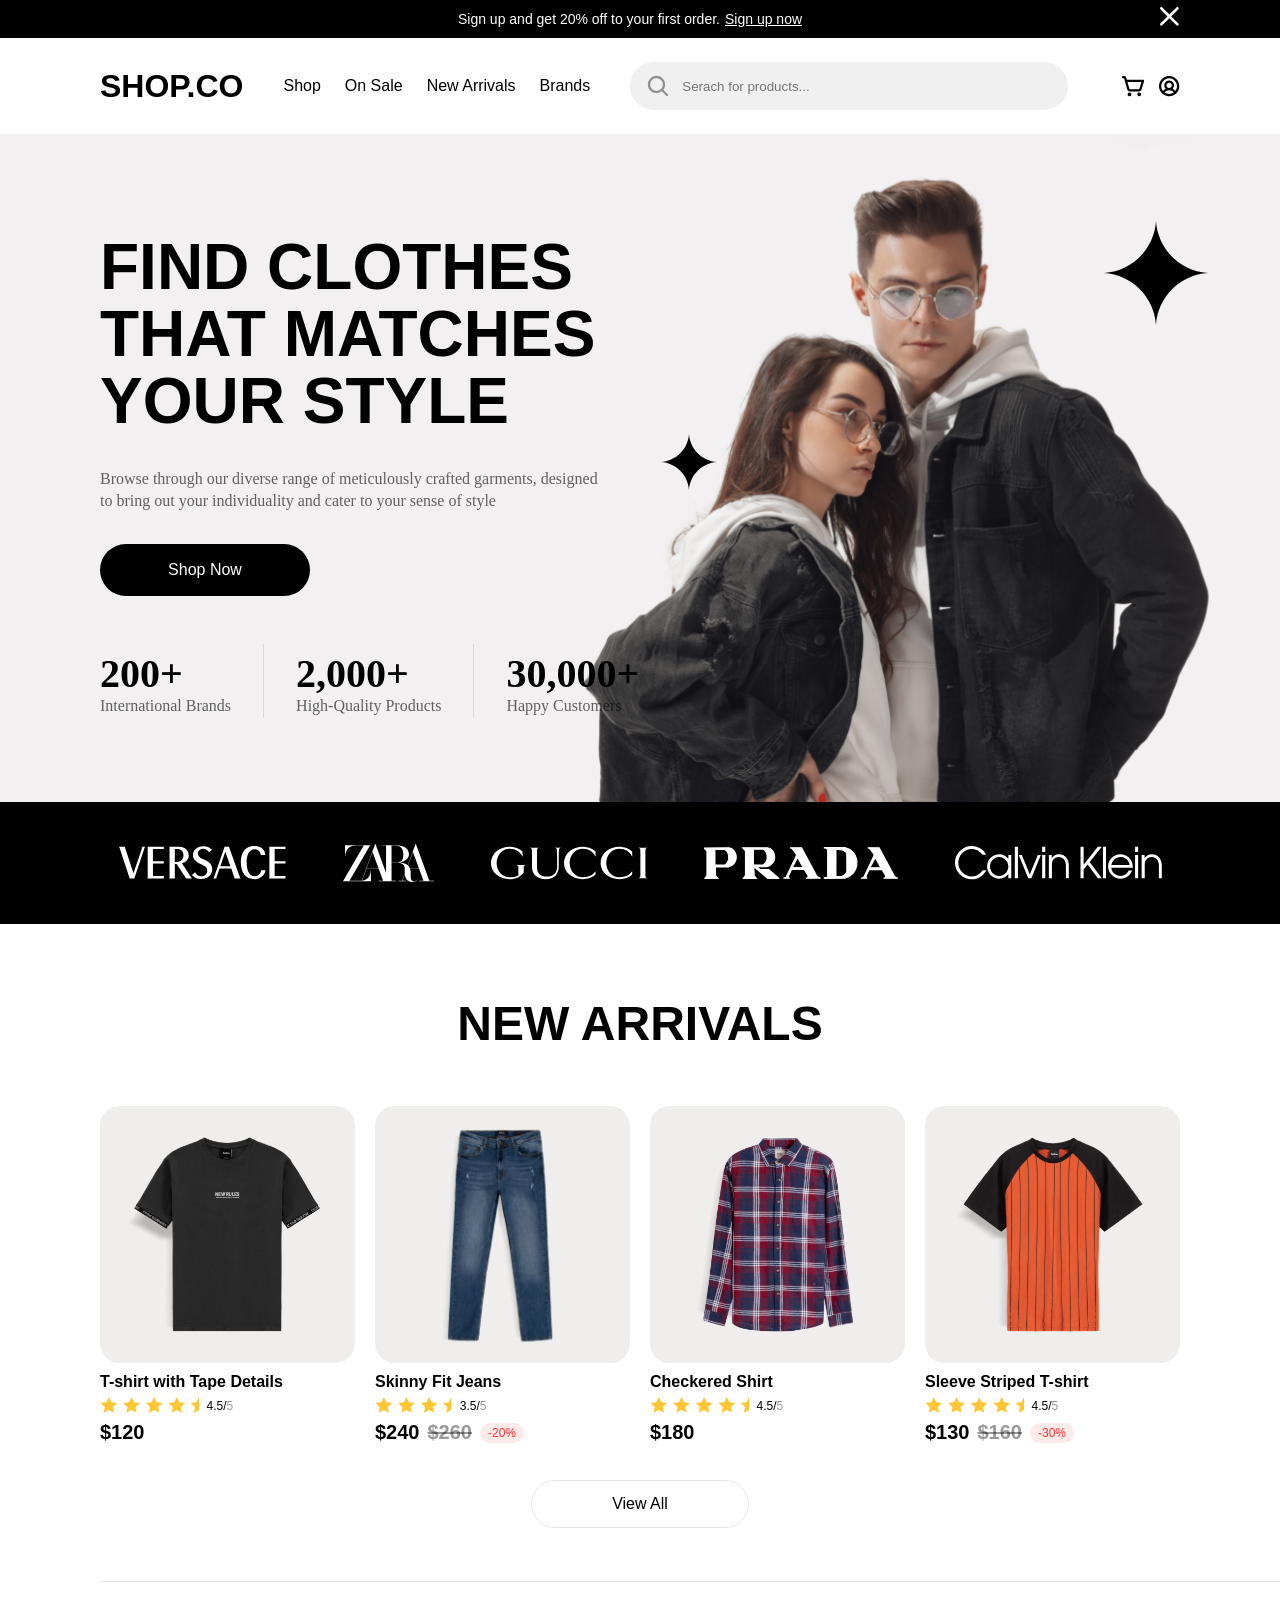
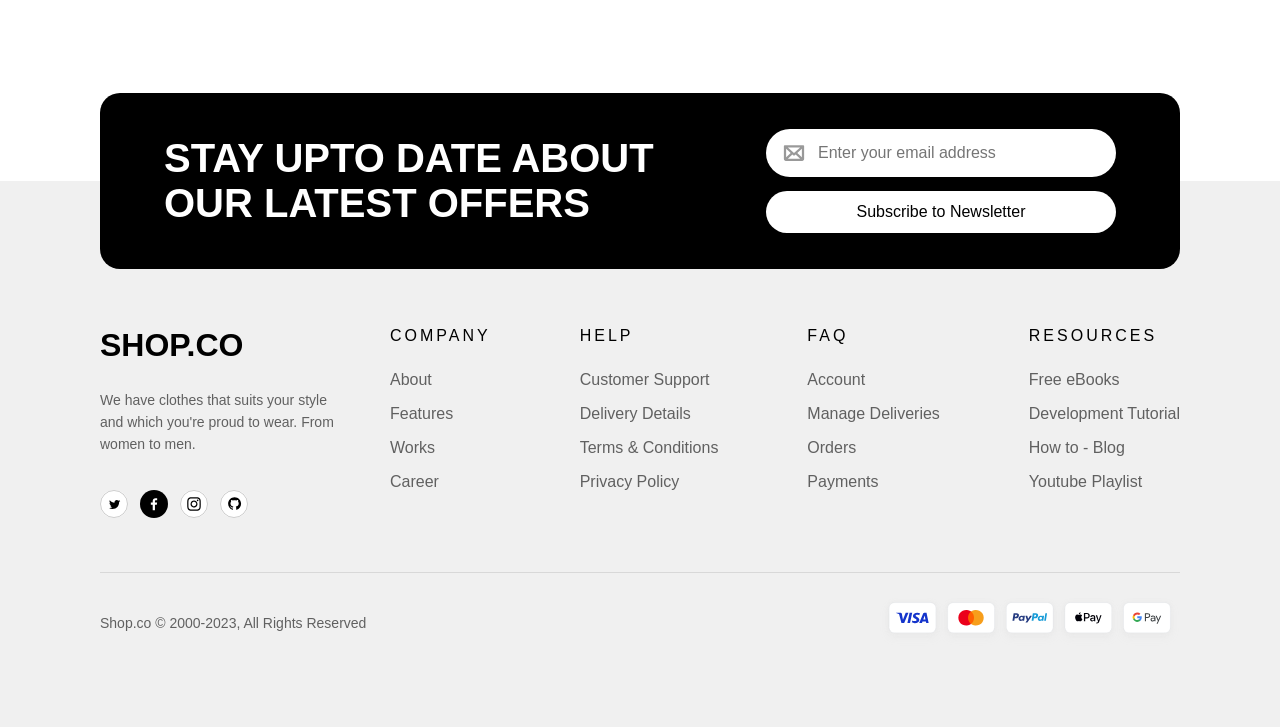
==== index.html @ 8f1bc925 "add: new arrival , footer" ====
<!DOCTYPE html>
<html lang="en">

<head>
    <meta charset="UTF-8">
    <meta name="viewport" content="width=device-width, initial-scale=1.0">
    <title>ShopCo</title>

    <!-- Fonts -->
    <link href="https://fonts.cdnfonts.com/css/satoshi" rel="stylesheet">

    <link href="https://db.onlinewebfonts.com/c/f1fcc5aed1e20fc0cdb9f8a7573625bd?family=Integral+CF+Regular"
        rel="stylesheet">

    <!-- CSS -->
    <link rel="stylesheet" href="style.css">
</head>

<body>

    <!-- Offerbar -->
    <section class="offer-bar">
        <div class="offer-space"></div>

        <div class="offer-text satoshi">
            <p>
                Sign up and get 20% off to your first order.
            </p>
            <a href="#">
                Sign up now
            </a>
        </div>

        <div class="offer-close">
            <img src="Icons/cross.svg" alt="">
        </div>
    </section>

    <!-- Navbar -->
    <nav class="nav-bar">

        <div>
            <img src="Icons/menu.svg" alt="">
        </div>

        <div class="integral-cf">
            <p>
                SHOP.CO
            </p>
        </div>

        <div class="satoshi">
            <ul>
                <li>Shop</li>
                <li>On Sale</li>
                <li>New Arrivals</li>
                <li>Brands</li>
            </ul>
        </div>

        <div class="search-bar">
            <form>
                <img src="Icons/serach.svg" alt="">
                <input type="text" placeholder="Serach for products...">
            </form>
        </div>

        <div>
            <img src="" alt="">
            <img src="Icons/cart.svg" alt="">
            <img src="Icons/profile.svg" alt="">
        </div>
    </nav>

    <!-- Banner -->
    <section class="banner">

        <div>

            <div class="banner-text">
                <h1 class="integral-cf">FIND CLOTHES <br>
                    THAT MATCHES <br>
                    YOUR STYLE
                </h1>
                <p>
                    Browse through our diverse range of meticulously crafted garments, designed <br>
                    to bring out your
                    individuality and cater to your sense of style
                </p>
                <button>
                    Shop Now
                </button>
            </div>

            <div class="banner-counter">
                <ul>
                    <li>
                        <h1>200+</h1>
                        <p>International Brands</p>
                    </li>
                    <li>
                        <img src="Icons/line.svg" alt="">
                    </li>
                    <li>
                        <h1>2,000+</h1>
                        <p>High-Quality Products</p>
                    </li>
                    <li>
                        <img src="Icons/line.svg" alt="">
                    </li>
                    <li>
                        <h1>30,000+</h1>
                        <p>Happy Customers</p>
                    </li>
                </ul>
            </div>

        </div>
        <div class="stars">
            <div>
                <img class="starOne" src="Icons/star-sm.svg" alt="">
            </div>
            <div>
                <img class="starTwo" src="Icons/star-lg.svg" alt="">
            </div>
        </div>
    </section>

    <!-- Brand Ribon -->
    <section class="ribon">
        <img src="Icons/versace-logo.svg" alt="">
        <img src="Icons/zara-logo.svg" alt="">
        <img src="Icons/gucci-logo.svg" alt="">
        <img src="Icons/prada-logo.svg" alt="">
        <img src="Icons/calvin-logo.svg" alt="">
    </section>

    <!-- New Arrivals -->
    <section class="new-arrivals">

        <h2 class="integral-cf">
            NEW ARRIVALS
        </h2>

        <!-- Product Grid -->
        <div class="product-grid">

            <!-- Product 1 -->
            <div class="product-new">
                <div class="product-image">
                    <img src="Icons/t-shirt.svg" alt="T-shirt with Tape Details">
                </div>

                <h6 class="product-name">T-shirt with Tape Details</h6>

                <div class="product-rating">
                    <img src="Icons/star-4-5.svg" alt="">
                    <small>4.5/<span>5</span></small>
                </div>

                <div class="product-price">
                    <span>$120</span>
                </div>
            </div>


            <!-- Product 2 -->
            <div class="product-new">
                <div class="product-image">
                    <img src="Icons/jeans.svg" alt="Skinny Fit Jeans">
                </div>

                <h6 class="product-name">Skinny Fit Jeans</h6>

                <div class="product-rating">
                    <img src="Icons/star-3-5.svg" alt="">
                    <small>3.5/<span>5</span></small>
                </div>

                <div class="product-price">
                    <span>$240</span>
                    <del>$260</del>
                    <small class="discount">-20%</small>
                </div>
            </div>


            <!-- Product 3 -->
            <div class="product-new">
                <div class="product-image">
                    <img src="Icons/shirt.svg" alt="Checkered Shirt">
                </div>

                <h6 class="product-name">Checkered Shirt</h6>

                <div class="product-rating">
                    <img src="Icons/star-4-5.svg" alt="">
                    <small>4.5/<span>5</span></small>
                </div>

                <div class="product-price">
                    <span>$180</span>
                </div>
            </div>


            <!-- Product 4 -->
            <div class="product-new">
                <div class="product-image">
                    <img src="Icons/t-shirt-two.svg" alt="Sleeve Striped T-shirt">
                </div>

                <h6 class="product-name">Sleeve Striped T-shirt</h6>

                <div class="product-rating">
                    <img src="Icons/star-4-5.svg" alt="">
                    <small>4.5/<span>5</span></small>
                </div>

                <div class="product-price">
                    <span>$130</span>
                    <del>$160</del>
                    <small class="discount">-30%</small>
                </div>
            </div>

        </div>

        <div>
            <a href="#" class="view-all-btn">View All</a>
        </div>
        <div>
            <img src="Icons/hr-line.svg" alt="">
        </div>

    </section>











































    <!-- Footer -->
    <footer class="footer">

        <!-- Newsletter -->
        <div class="newsletter">
            <h2 class="integral-cf">STAY UPTO DATE ABOUT OUR LATEST OFFERS</h2>

            <form>
                <div>
                    <img src="Icons/email.svg" alt="">
                    <input type="email" placeholder="Enter your email address">
                </div>
                <button type="submit">Subscribe to Newsletter</button>
            </form>
        </div>

        <!-- Footer Main -->
        <div class="footer-main">

            <div class="footer-brand">
                <h2 class="integral-cf">SHOP.CO</h2>
                <p>We have clothes that suits your style and which you're proud to wear. From women to men.</p>
                <img src="Icons/social.svg" alt="Social Media">
            </div>

            <div class="footer-links">
                <div>
                    <h4>COMPANY</h4>
                    <ul>
                        <li><a href="#">About</a></li>
                        <li><a href="#">Features</a></li>
                        <li><a href="#">Works</a></li>
                        <li><a href="#">Career</a></li>
                    </ul>
                </div>

                <div>
                    <h4>HELP</h4>
                    <ul>
                        <li><a href="#">Customer Support</a></li>
                        <li><a href="#">Delivery Details</a></li>
                        <li><a href="#">Terms & Conditions</a></li>
                        <li><a href="#">Privacy Policy</a></li>
                    </ul>
                </div>

                <div>
                    <h4>FAQ</h4>
                    <ul>
                        <li><a href="#">Account</a></li>
                        <li><a href="#">Manage Deliveries</a></li>
                        <li><a href="#">Orders</a></li>
                        <li><a href="#">Payments</a></li>
                    </ul>
                </div>

                <div>
                    <h4>RESOURCES</h4>
                    <ul>
                        <li><a href="#">Free eBooks</a></li>
                        <li><a href="#">Development Tutorial</a></li>
                        <li><a href="#">How to - Blog</a></li>
                        <li><a href="#">Youtube Playlist</a></li>
                    </ul>
                </div>
            </div>

        </div>

        <hr>

        <!-- Footer Bottom -->
        <div class="footer-bottom">
            <p>Shop.co © 2000-2023, All Rights Reserved</p>
            <img src="Icons/payment-gateway.svg" alt="Payment Methods">
        </div>

    </footer>

</body>

</html>
---- style.css ----
/* Reset */
* {
    margin: 0;
    padding: 0;
    box-sizing: border-box;
}






/* Fonts */
.satoshi {
    font-family: 'Satoshi', sans-serif;
}

.integral-cf {
    font-family: "Integral CF Regular", sans-serif;
}











/* Offer bar */
.offer-bar {
    height: 38px;
    padding-inline: 100px;
    display: flex;
    align-items: center;
    justify-content: space-between;
    background-color: black;
    color: white;
    white-space: nowrap;
}

.offer-space {
    display: block;
}

.offer-text {
    display: flex;
    align-items: center;
    gap: 5px;
    margin-top: 9px;
    margin-bottom: 10px;
    font-size: 14px;
    font-weight: 400;
}

.offer-text p {
    margin: 0;
    color: white;
    font-size: 14px;
}

.offer-text a {
    color: white;
    font-size: 14px;
    text-decoration: underline;
}

.offer-close img {
    height: 20px;
    width: 20px;
}











/* Navbar */
.nav-bar {
    background-color: white;
    display: flex;
    padding-inline: 100px;
    padding-block: 24px;
    align-items: center;
    gap: 40px;
    position: sticky;
    top: 0;
    z-index: 1000;
}

.nav-bar div:nth-of-type(1) {
    display: none;
}

.nav-bar div:nth-of-type(2) p {
    font-weight: 700;
    font-size: 32px;
    color: black;
}

.search-bar {
    width: 100%;
    background: #F0F0F0;
    border-radius: 67px;
}

.search-bar form {
    display: flex;
    flex-wrap: nowrap;
}

.search-bar img {
    padding: 12px;
    padding-left: 16px;
}

.search-bar input {
    border: none;
    outline: none;
    background-color: transparent;
    width: 100%;
}

.nav-bar ul {
    list-style: none;
    display: inline-flex;
    text-wrap: nowrap;
    gap: 24px;
}

.nav-bar div:nth-of-type(5) {
    display: flex;
    gap: 14px;
}













/* Banner */
.banner {
    display: flex;
    position: relative;
    background-color: #F2F0F1;
    background-image: url(Icons/banner.svg);
    background-size: cover;
    background-position: bottom right;
    background-repeat: no-repeat;
    padding-inline: 100px;
    min-height: 663px;
    overflow: hidden;
}

.banner-text h1 {
    font-size: 64px;
    font-weight: 700;
    margin-top: 100px;
    line-height: 1.05;
}

.banner-text p {
    margin-top: 32px;
    font-size: 16px;
    font-weight: 400;
    line-height: 22px;
    color: rgba(0, 0, 0, 0.6);
    max-width: 545px;
}

.banner button {
    width: 210px;
    height: 52px;
    border-radius: 62px;
    background-color: black;
    color: white;
    border: none;
    margin-top: 32px;
    margin-bottom: 48px;
    cursor: pointer;
    font-size: 16px;
}

.banner-counter ul {
    display: flex;
    align-items: center;
    list-style: none;
    gap: 32px;
    margin-bottom: 80px;
}

.banner-counter li h1 {
    font-size: 40px;
    font-weight: 700;
}

.banner-counter li p {
    font-size: 16px;
    color: rgba(0, 0, 0, 0.6);
}

.stars img {
    position: absolute;
}

.starTwo {
    right: 5.6%;
    top: 13%;
}

.starOne {
    right: 44%;
    top: 45%;
}













/* Ribon */
.ribon {
    display: flex;
    align-items: center;
    background-color: black;
    min-height: 122px;
    justify-content: space-around;
    padding-inline: 100px;
    flex-wrap: wrap;
    gap: 20px;
}












/* New Arrivals */
.new-arrivals {
    display: flex;
    flex-direction: column;
    align-items: center;
    padding-inline: 100px;
    padding-bottom: 55px;
    font-family: 'Satoshi', sans-serif;
}

.new-arrivals h2 {
    font-size: 48px;
    font-weight: 700;
    padding-top: 72px;
    padding-bottom: 55px;
    text-align: center;
}

.product-grid {
    display: grid;
    grid-template-columns: repeat(4, 1fr);
    gap: 20px;
    width: 100%;
}

.product-image img {
    width: 100%;
    display: block;
    border-radius: 20px;
}

.product-name {
    font-size: 16px;
    font-weight: 700;
    margin-top: 10px;
    text-align: left;
}

.product-rating {
    display: flex;
    align-items: center;
    gap: 8px;
    margin: 6px 0;
}

.product-rating img {
    height: 18px;
}

.product-rating small {
    font-size: 12px;
    color: black;
}

.product-rating span {
    color: #00000066;
}

.product-price {
    display: flex;
    align-items: center;
    gap: 8px;
    font-size: 20px;
    font-weight: 700;
}

.product-price del {
    color: #00000066;
}

.discount {
    font-size: 12px;
    font-weight: 500;
    color: #FF3333;
    background: #FF33331A;
    padding: 3px 8px;
    border-radius: 62px;
}

.new-arrivals>div {
    width: 100%;
    text-align: center;
}

.view-all-btn {
    display: inline-block;
    width: 218px;
    padding: 14px 0;
    border: 1px solid #0000001A;
    border-radius: 62px;
    color: black;
    text-decoration: none;
    font-size: 16px;
    font-weight: 500;
    margin: 36px 0 40px;
}













/* Footer */
.footer {
    background-color: #F0F0F0;
    padding-inline: 100px;
    padding-bottom: 80px;
    margin-top: 140px;
    font-family: 'Satoshi', sans-serif;
}

.newsletter {
    background-color: black;
    border-radius: 20px;
    padding: 36px 64px;
    display: flex;
    justify-content: space-between;
    align-items: center;
    gap: 40px;
    transform: translateY(-50%);
    margin-bottom: -50px;
}

.newsletter h2 {
    color: white;
    font-size: 40px;
    line-height: 45px;
    max-width: 550px;
}

.newsletter form {
    display: flex;
    flex-direction: column;
    gap: 14px;
    width: 350px;
}

.newsletter form div {
    display: flex;
    align-items: center;
    background-color: white;
    border-radius: 62px;
    padding: 12px 16px;
    gap: 12px;
}

.newsletter input {
    border: none;
    outline: none;
    width: 100%;
    font-size: 16px;
}

.newsletter button {
    background-color: white;
    color: black;
    border: none;
    border-radius: 62px;
    padding: 12px;
    font-size: 16px;
    font-weight: 500;
    cursor: pointer;
}


/* Footer Main */
.footer-main {
    display: flex;
    justify-content: space-between;
    gap: 40px;
    padding-top: 20px;
    margin-bottom: 50px;
}

.footer-brand {
    max-width: 250px;
}

.footer-brand h2 {
    font-size: 32px;
    margin-bottom: 25px;
}

.footer-brand p {
    color: #00000099;
    font-size: 14px;
    line-height: 22px;
    margin-bottom: 35px;
}

.footer-links {
    display: flex;
    justify-content: space-between;
    flex: 1;
    max-width: 800px;
}

.footer-links h4 {
    font-size: 16px;
    font-weight: 500;
    letter-spacing: 3px;
    margin-bottom: 26px;
}

.footer-links ul {
    list-style: none;
    display: flex;
    flex-direction: column;
    gap: 16px;
}

.footer-links a {
    color: #00000099;
    text-decoration: none;
    font-size: 16px;
}

.footer hr {
    border: none;
    border-top: 1px solid #0000001A;
    margin-bottom: 25px;
}

.footer-bottom {
    display: flex;
    justify-content: space-between;
    align-items: center;
}

.footer-bottom p {
    color: #00000099;
    font-size: 14px;
}









































/* Responsive */
@media (max-width: 1200px) {
    .banner {
        padding-inline: 60px;
    }

    .banner-text h1 {
        font-size: 52px;
    }
}




@media (max-width: 768px) {

    /* Offerbar*/
    .offer-bar {
        justify-content: center;
        gap: 10px;
        padding-inline: 16px;
    }

    .offer-space,
    .offer-close {
        display: none;
    }

    .offer-text p,
    .offer-text a {
        font-size: 12px;
    }







    /* Navbar */
    .nav-bar {
        padding-inline: 16px;
        padding-block: 16px;
        gap: 14px;
        align-items: center;
    }

    .nav-bar div:nth-of-type(1) {
        display: flex;
        align-items: center;
    }

    .nav-bar div:nth-of-type(2) {
        margin-right: auto;
    }

    .nav-bar div:nth-of-type(2) p {
        font-weight: 700;
        font-size: 25.2px;
        color: black;
    }

    .nav-bar div:nth-of-type(3) {
        display: none;
    }

    .search-bar {
        width: auto;
        background-color: transparent;
    }

    .search-bar form {
        display: flex;
        align-items: center;
    }

    .search-bar img {
        padding: 0;
        display: block;
    }

    .search-bar input {
        display: none;
    }

    .nav-bar div:nth-of-type(5) {
        display: flex;
        gap: 14px;
        align-items: center;
    }








    /* Banner */
    .banner {
        padding-inline: 16px;
        background-position: bottom center;
        background-size: cover;
        min-height: 520px;
    }

    .banner-text h1 {
        font-size: 36px;
        line-height: 36px;
        margin-top: 40px;
    }

    .banner-text p {
        font-size: 14px;
        margin-top: 20px;
    }

    .banner button {
        width: 100%;
        margin-top: 24px;
        margin-bottom: 32px;
    }

    .banner-counter ul {
        flex-wrap: wrap;
        gap: 16px 24px;
        margin-bottom: 40px;
    }












/* Ribon */
    .ribon {
        padding-inline: 16px;
        padding-block: 30px;
        min-height: auto;
    }






    /* New Arrivals */
    .new-arrivals {
        padding-inline: 16px;
    }

    .new-arrivals h2 {
        font-size: 32px;
        padding-top: 52px;
    }

    .product-grid {
        grid-template-columns: repeat(2, 1fr);
        gap: 16px;
    }

    .product-new:nth-child(n+3) {
        display: none;
    }

    .product-name {
        font-size: 14px;
    }

    .product-rating img {
        height: 15px;
    }

    .product-price {
        font-size: 18px;
    }

    .product-price del {
        font-size: 18px;
    }

    .view-all-btn {
        display: block;
        width: 100%;
        margin: 24px 0 30px;
    }


















    /* Footer */
    .footer {
        padding-inline: 16px;
        padding-bottom: 40px;
        margin-top: 160px;
    }

    .newsletter {
        padding: 32px 24px;
        flex-direction: column;
        align-items: flex-start;
        gap: 24px;
        transform: translateY(-40%);
        margin-bottom: -40px;
    }

    .newsletter h2 {
        font-size: 32px;
        line-height: 35px;
    }

    .newsletter form {
        width: 100%;
    }

    .footer-main {
        flex-direction: column;
        gap: 24px;
    }

    .footer-brand {
        max-width: 100%;
    }

    .footer-links {
        display: grid;
        grid-template-columns: repeat(2, 1fr);
        gap: 24px;
    }

    .footer-bottom {
        flex-direction: column;
        gap: 16px;
        text-align: center;
    }
}
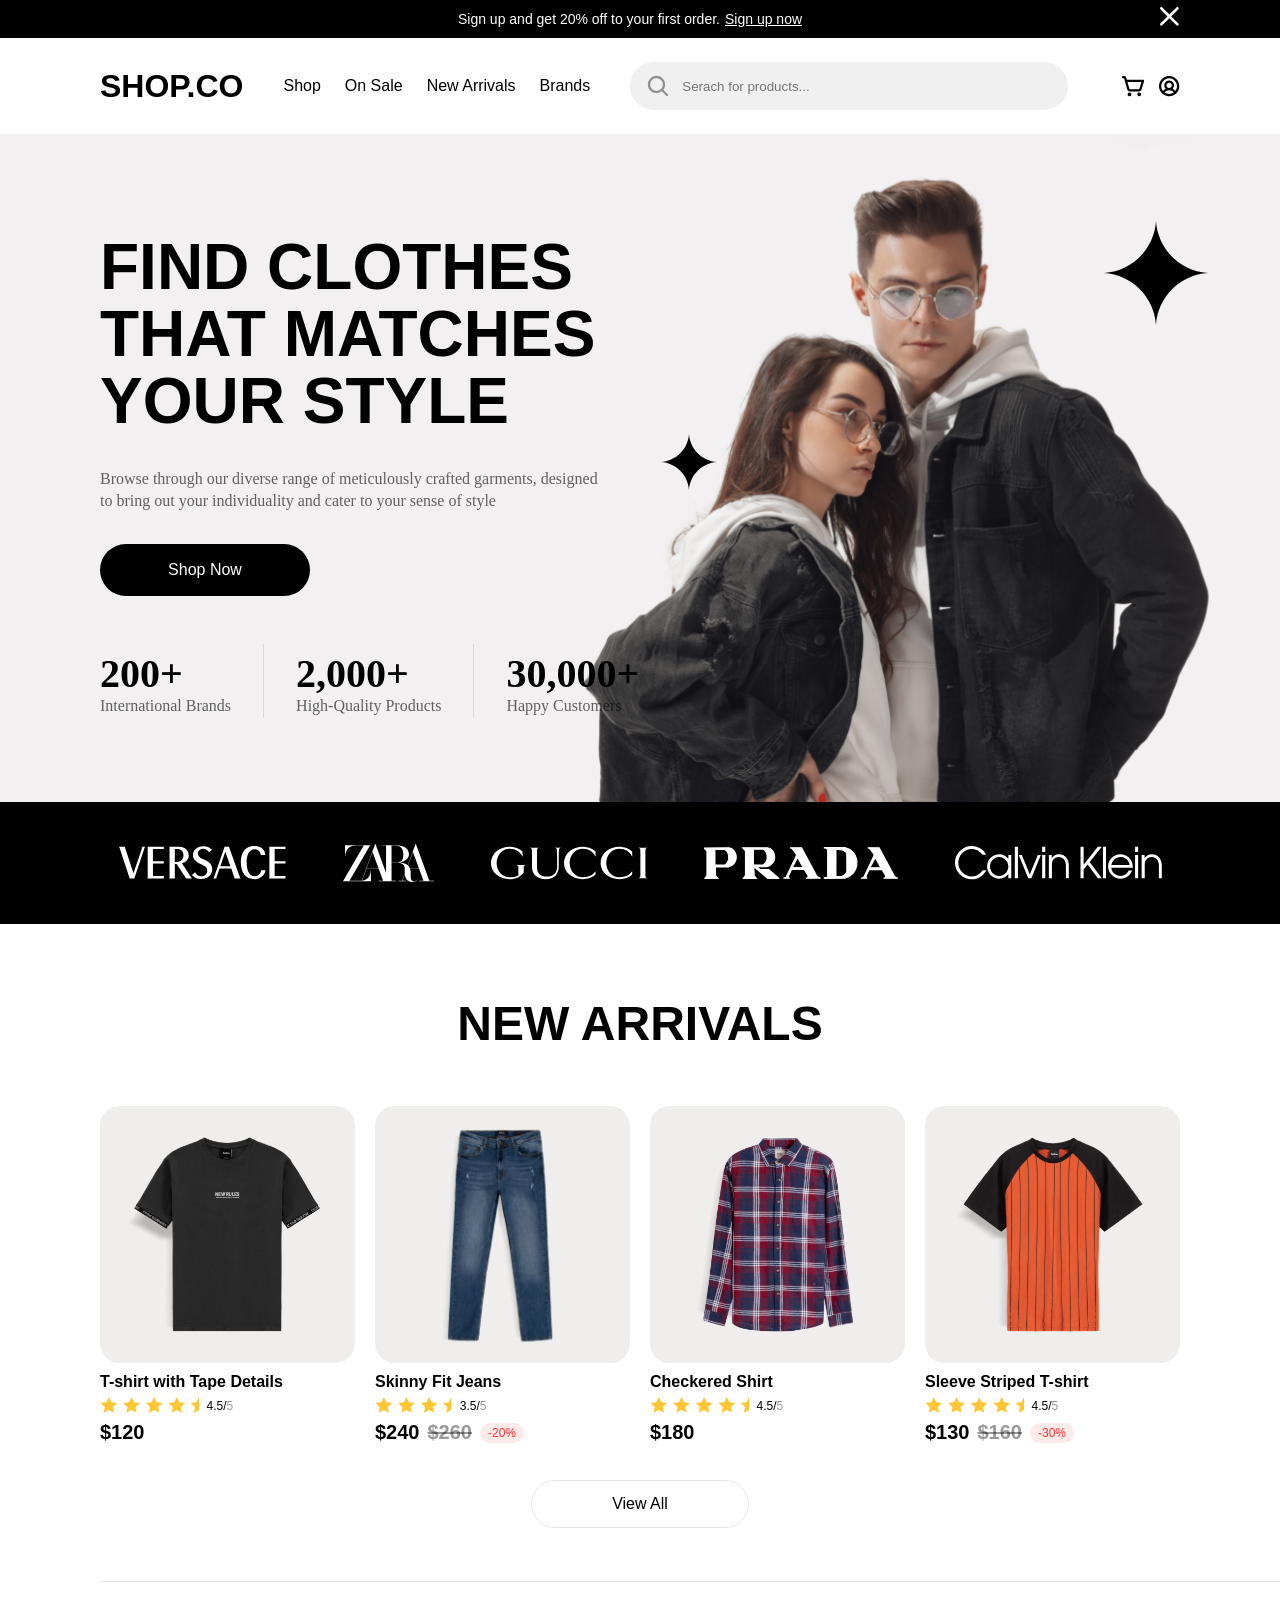
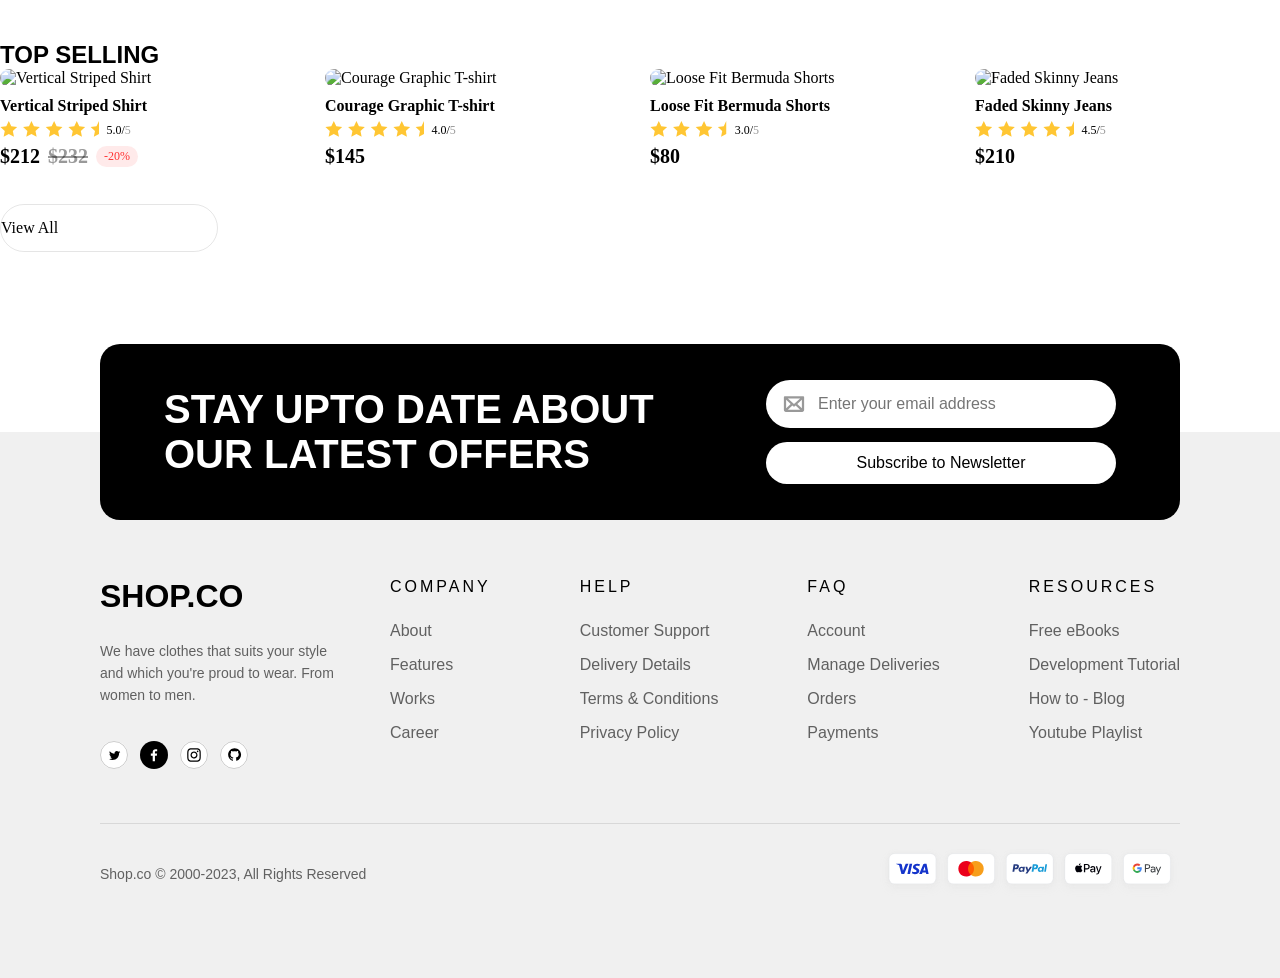
==== commit 033cda1b: "fix: mobile banner fix" ====
--- a/index.html
+++ b/index.html
@@ -235,47 +235,100 @@
 
     </section>
 
-
-
-
-
-
-
-
-
-
-
-
-
-
-
-
-
-
-
-
-
-
-
-
-
-
-
-
-
-
-
-
-
-
-
-
-
-
-
-
-
-
+    <!-- Top Selling -->
+    <section class="top-selling">
+
+        <h2 class="integral-cf">
+            TOP SELLING
+        </h2>
+
+        <!-- Product Grid -->
+        <div class="product-grid">
+
+            <!-- Product 1 -->
+            <div class="product-new">
+                <div class="product-image">
+                    <img src="Icons/green-shirt.svg" alt="Vertical Striped Shirt">
+                </div>
+
+                <h6 class="product-name">Vertical Striped Shirt</h6>
+
+                <div class="product-rating">
+                    <img src="Icons/star-4-5.svg" alt="">
+                    <small>5.0/<span>5</span></small>
+                </div>
+
+                <div class="product-price">
+                    <span>$212</span>
+                    <del>$232</del>
+                    <small class="discount">-20%</small>
+                </div>
+            </div>
+
+
+            <!-- Product 2 -->
+            <div class="product-new">
+                <div class="product-image">
+                    <img src="Icons/orange-t-shirt.svg" alt="Courage Graphic T-shirt">
+                </div>
+
+                <h6 class="product-name">Courage Graphic T-shirt</h6>
+
+                <div class="product-rating">
+                    <img src="Icons/star-4-5.svg" alt="">
+                    <small>4.0/<span>5</span></small>
+                </div>
+
+                <div class="product-price">
+                    <span>$145</span>
+                </div>
+            </div>
+
+
+            <!-- Product 3 -->
+            <div class="product-new">
+                <div class="product-image">
+                    <img src="Icons/blue-jeans.svg" alt="Loose Fit Bermuda Shorts">
+                </div>
+
+                <h6 class="product-name">Loose Fit Bermuda Shorts</h6>
+
+                <div class="product-rating">
+                    <img src="Icons/star-3-5.svg" alt="">
+                    <small>3.0/<span>5</span></small>
+                </div>
+
+                <div class="product-price">
+                    <span>$80</span>
+                </div>
+            </div>
+
+
+            <!-- Product 4 -->
+            <div class="product-new">
+                <div class="product-image">
+                    <img src="Icons/black-pant.svg" alt="Faded Skinny Jeans">
+                </div>
+
+                <h6 class="product-name">Faded Skinny Jeans</h6>
+
+                <div class="product-rating">
+                    <img src="Icons/star-4-5.svg" alt="">
+                    <small>4.5/<span>5</span></small>
+                </div>
+
+                <div class="product-price">
+                    <span>$210</span>
+                </div>
+            </div>
+
+        </div>
+
+        <div>
+            <a href="#" class="view-all-btn">View All</a>
+        </div>
+
+    </section>
 
     <!-- Footer -->
     <footer class="footer">
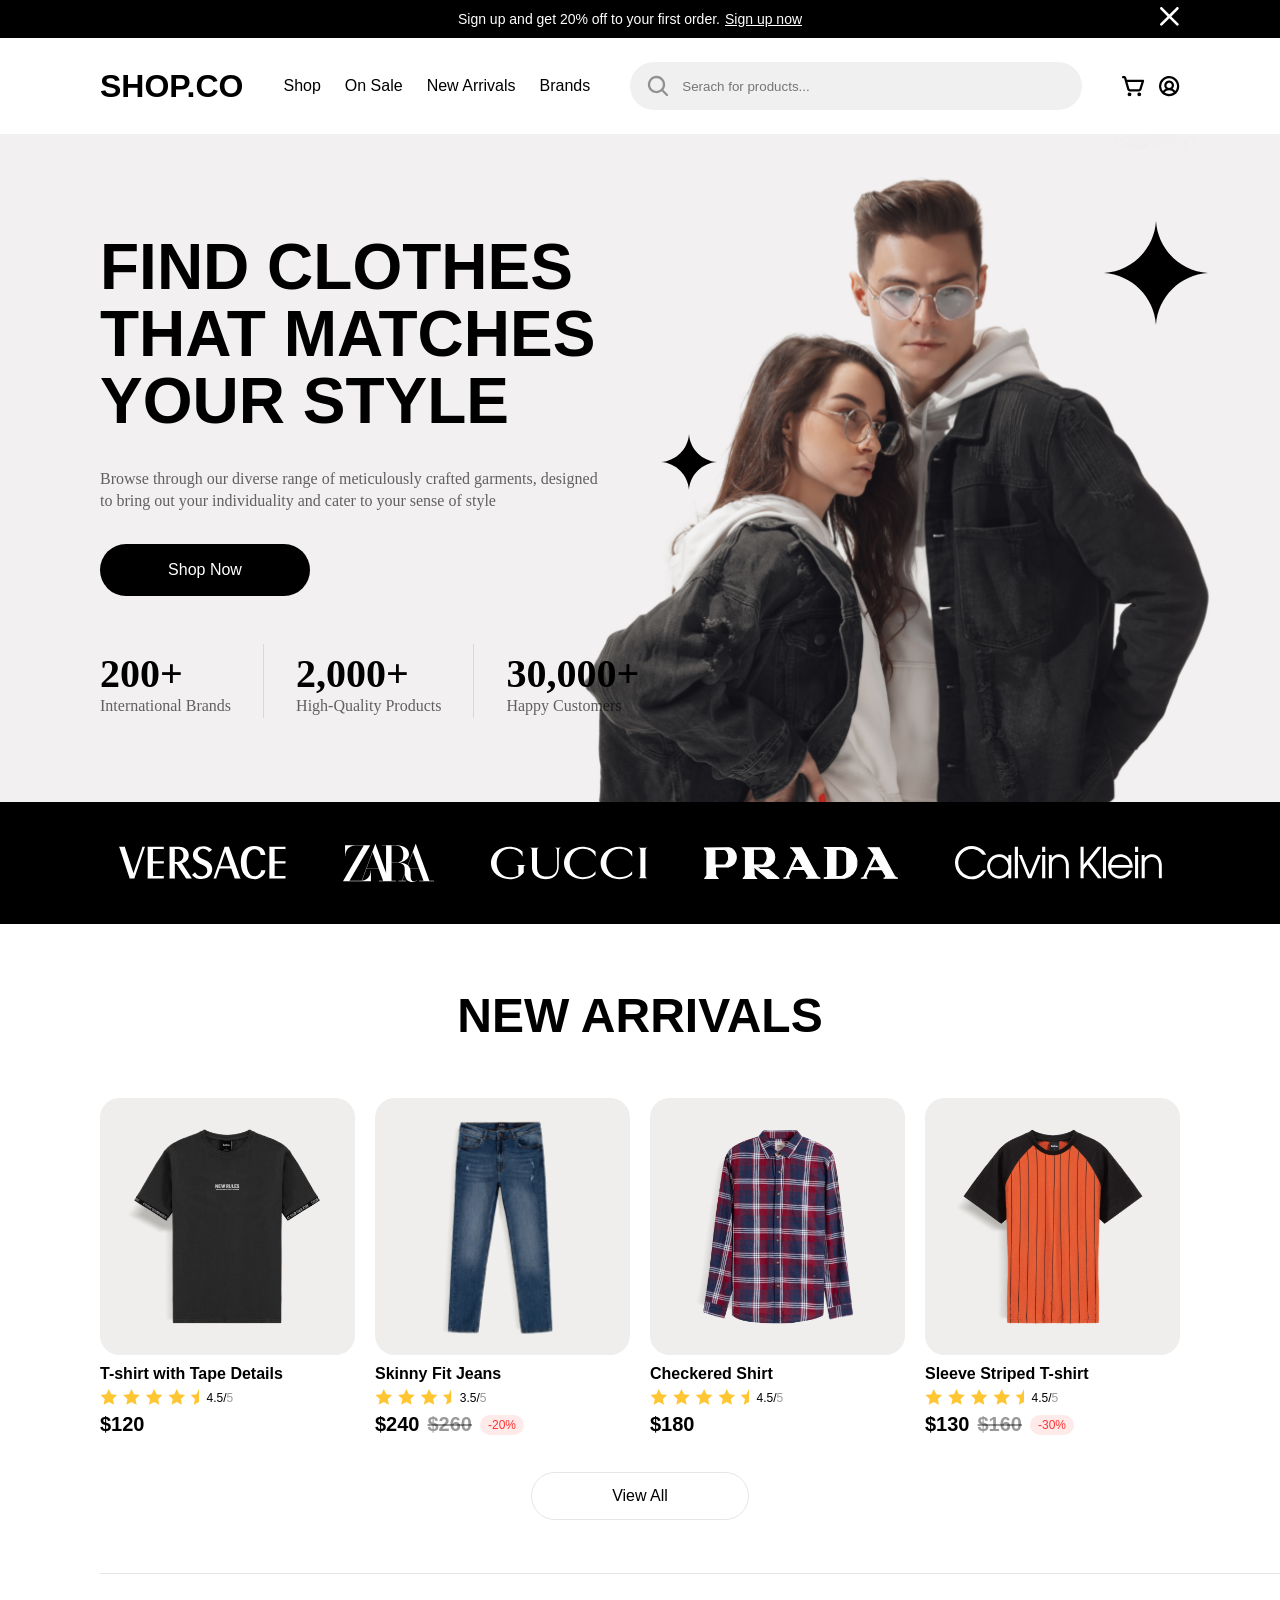
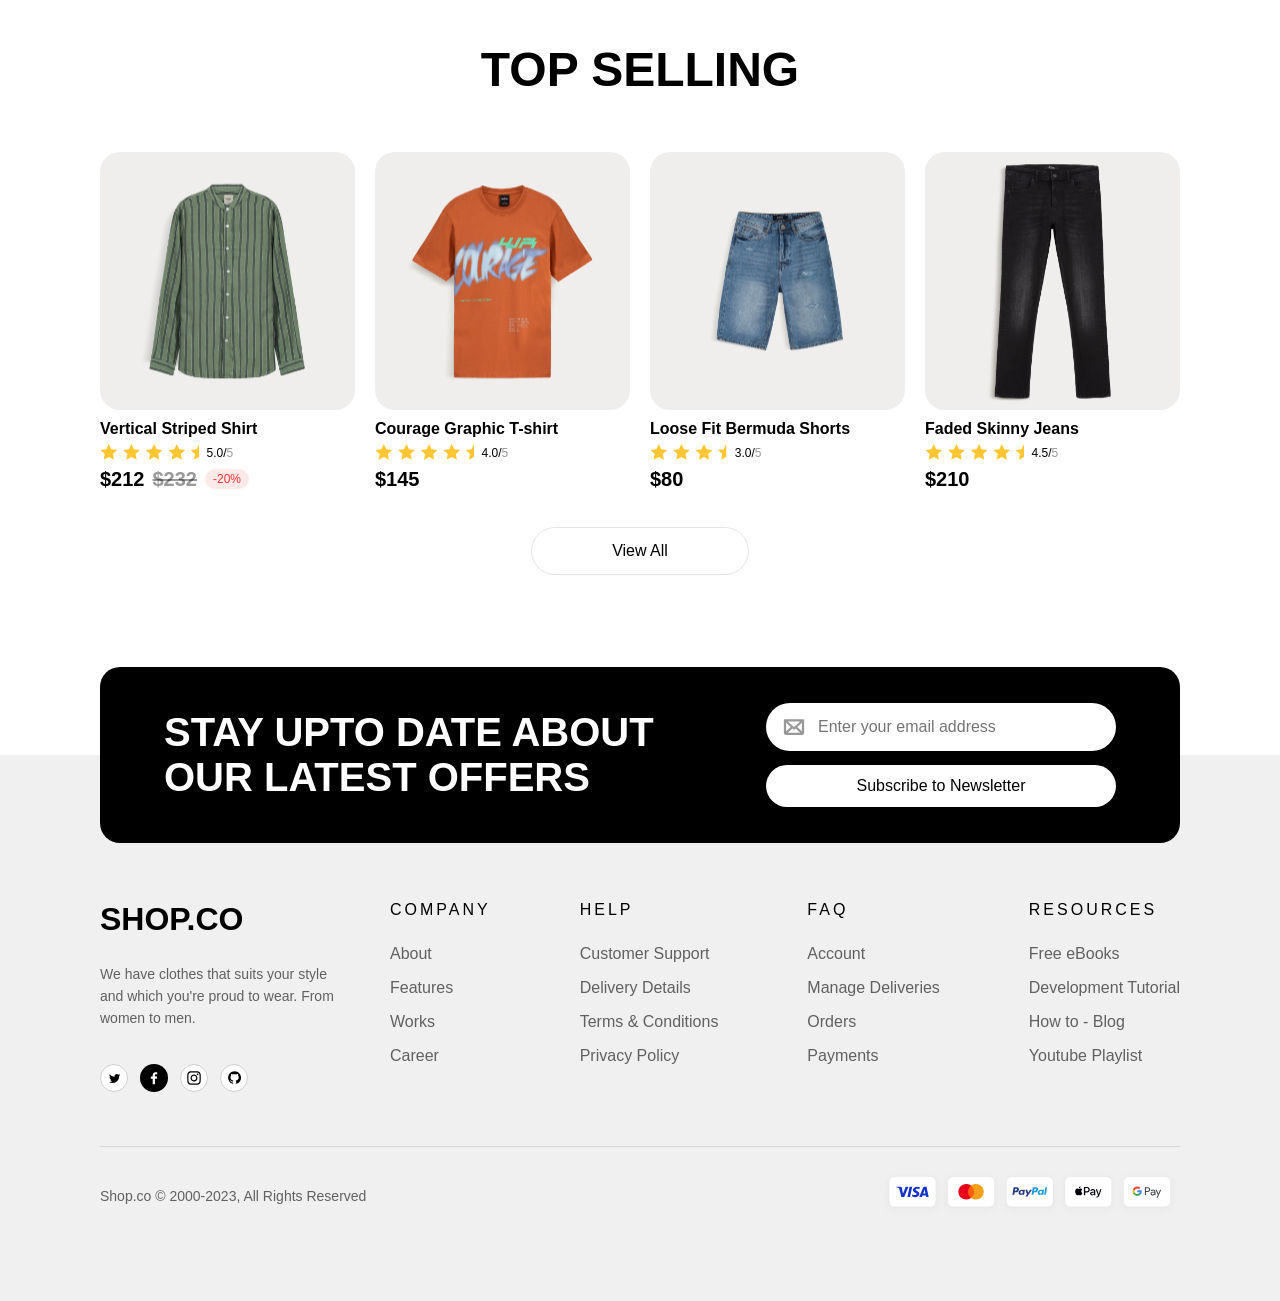
==== commit 35dcc540: "update staged changes" ====
--- a/index.html
+++ b/index.html
@@ -44,9 +44,7 @@
         </div>
 
         <div class="integral-cf">
-            <p>
-                SHOP.CO
-            </p>
+            <p>SHOP.CO</p>
         </div>
 
         <div class="satoshi">
@@ -66,7 +64,7 @@
         </div>
 
         <div>
-            <img src="" alt="">
+            <img class="search-mobile" src="Icons/search-mobile.svg" alt="">
             <img src="Icons/cart.svg" alt="">
             <img src="Icons/profile.svg" alt="">
         </div>
@@ -234,7 +232,7 @@
         </div>
 
     </section>
-
+ 
     <!-- Top Selling -->
     <section class="top-selling">
 
--- a/style.css
+++ b/style.css
@@ -27,7 +27,7 @@
 
 
 
-
+/* Home page------------------------------------------------------------------------------ */
 
 /* Offer bar */
 .offer-bar {
@@ -138,6 +138,10 @@
 .nav-bar div:nth-of-type(5) {
     display: flex;
     gap: 14px;
+}
+
+.search-mobile {
+    display: none;
 }
 
 
@@ -262,20 +266,25 @@
 
 
 
-/* New Arrivals */
+/* New Arrivals & Top Selling */
+.new-arrivals,
+.top-selling {
+    display: flex;
+    flex-direction: column;
+    align-items: center;
+    padding-inline: 100px;
+    font-family: 'Satoshi', sans-serif;
+}
+
 .new-arrivals {
-    display: flex;
-    flex-direction: column;
-    align-items: center;
-    padding-inline: 100px;
-    padding-bottom: 55px;
-    font-family: 'Satoshi', sans-serif;
-}
-
-.new-arrivals h2 {
+    padding-bottom: 0;
+}
+
+.new-arrivals h2,
+.top-selling h2 {
     font-size: 48px;
     font-weight: 700;
-    padding-top: 72px;
+    padding-top: 64px;
     padding-bottom: 55px;
     text-align: center;
 }
@@ -289,6 +298,8 @@
 
 .product-image img {
     width: 100%;
+    aspect-ratio: 295 / 298;
+    object-fit: cover;
     display: block;
     border-radius: 20px;
 }
@@ -341,7 +352,8 @@
     border-radius: 62px;
 }
 
-.new-arrivals>div {
+.new-arrivals>div,
+.top-selling>div {
     width: 100%;
     text-align: center;
 }
@@ -507,6 +519,9 @@
 
 
 
+/* Product Details page----------------------------------------------------------------- */
+
+
 
 
 
@@ -590,12 +605,18 @@
         align-items: center;
     }
 
+    .nav-bar img {
+        display: block;
+    }
+
     .nav-bar div:nth-of-type(1) {
         display: flex;
         align-items: center;
     }
 
     .nav-bar div:nth-of-type(2) {
+        display: flex;
+        align-items: center;
         margin-right: auto;
     }
 
@@ -603,6 +624,8 @@
         font-weight: 700;
         font-size: 25.2px;
         color: black;
+        line-height: 1;
+        transform: translateY(-2px);
     }
 
     .nav-bar div:nth-of-type(3) {
@@ -610,22 +633,11 @@
     }
 
     .search-bar {
-        width: auto;
-        background-color: transparent;
-    }
-
-    .search-bar form {
-        display: flex;
-        align-items: center;
-    }
-
-    .search-bar img {
-        padding: 0;
+        display: none;
+    }
+
+    .search-mobile {
         display: block;
-    }
-
-    .search-bar input {
-        display: none;
     }
 
     .nav-bar div:nth-of-type(5) {
@@ -643,66 +655,173 @@
 
     /* Banner */
     .banner {
+        flex-direction: column;
         padding-inline: 16px;
+        background-color: #F2F0F1;
+        background-image: url(Icons/banner-mobile.svg);
         background-position: bottom center;
-        background-size: cover;
-        min-height: 520px;
+        background-repeat: no-repeat;
+        background-size: contain;
+        min-height: auto;
+        padding-bottom: min(448px, 115vw);
+        position: relative;
+    }
+
+    .banner>div:first-child {
+        width: 100%;
     }
 
     .banner-text h1 {
         font-size: 36px;
-        line-height: 36px;
+        line-height: 34px;
         margin-top: 40px;
     }
 
     .banner-text p {
         font-size: 14px;
+        line-height: 20px;
         margin-top: 20px;
+        color: rgba(0, 0, 0, 0.6);
+    }
+
+    .banner-text p br {
+        display: none;
     }
 
     .banner button {
         width: 100%;
         margin-top: 24px;
-        margin-bottom: 32px;
+        margin-bottom: 24px;
     }
 
     .banner-counter ul {
-        flex-wrap: wrap;
-        gap: 16px 24px;
-        margin-bottom: 40px;
-    }
-
-
-
-
-
-
-
-
-
-
-
-
-/* Ribon */
+        display: grid;
+        grid-template-columns: 1fr auto 1fr;
+        align-items: center;
+        row-gap: 16px;
+        list-style: none;
+        padding: 0;
+        margin-bottom: 0;
+    }
+
+    .banner-counter li:nth-child(1) {
+        grid-column: 1;
+        justify-self: end;
+        padding-right: 24px;
+        text-align: left;
+    }
+
+    .banner-counter li:nth-child(2) {
+        grid-column: 2;
+    }
+
+    .banner-counter li:nth-child(2) img {
+        height: 52px;
+    }
+
+    .banner-counter li:nth-child(3) {
+        grid-column: 3;
+        justify-self: start;
+        padding-left: 24px;
+        text-align: left;
+    }
+
+    .banner-counter li:nth-child(4) {
+        display: none;
+    }
+
+    .banner-counter li:nth-child(5) {
+        grid-column: 1 / -1;
+        justify-self: center;
+        text-align: center;
+    }
+
+    .banner-counter li h1 {
+        font-size: 24px;
+        font-weight: 700;
+        line-height: 1.2;
+    }
+
+    .banner-counter li p {
+        font-size: 12px;
+        color: rgba(0, 0, 0, 0.6);
+        margin: 0;
+    }
+
+    .stars img {
+        position: absolute;
+    }
+
+    .starOne {
+        left: 8%;
+        bottom: 240px;
+        right: auto;
+        top: auto;
+        width: 44px;
+        height: 44px;
+    }
+
+    .starTwo {
+        right: 7%;
+        bottom: 320px;
+        left: auto;
+        top: auto;
+        width: 76px;
+        height: 76px;
+    }
+
+    /* Ribon */
     .ribon {
+        display: grid;
+        grid-template-columns: repeat(6, 1fr);
+        justify-items: center;
+        align-items: center;
+        row-gap: 24px;
+        padding: 40px 16px;
+        min-height: auto;
+    }
+
+    .ribon img:nth-child(1) {
+        grid-column: 1 / span 2;
+    }
+
+    .ribon img:nth-child(2) {
+        grid-column: 3 / span 2;
+    }
+
+    .ribon img:nth-child(3) {
+        grid-column: 5 / span 2;
+    }
+
+    .ribon img:nth-child(4) {
+        grid-column: 2 / span 2;
+    }
+
+    .ribon img:nth-child(5) {
+        grid-column: 4 / span 2;
+    }
+
+    .ribon img {
+        height: 22px;
+        width: auto;
+    }
+
+
+
+
+
+
+    /* New Arrivals & Top Selling */
+    .new-arrivals,
+    .top-selling {
         padding-inline: 16px;
-        padding-block: 30px;
-        min-height: auto;
-    }
-
-
-
-
-
-
-    /* New Arrivals */
-    .new-arrivals {
-        padding-inline: 16px;
-    }
-
-    .new-arrivals h2 {
+    }
+
+    .new-arrivals h2,
+    .top-selling h2 {
         font-size: 32px;
-        padding-top: 52px;
+        padding-top: 40px;
+        padding-bottom: 32px;
     }
 
     .product-grid {
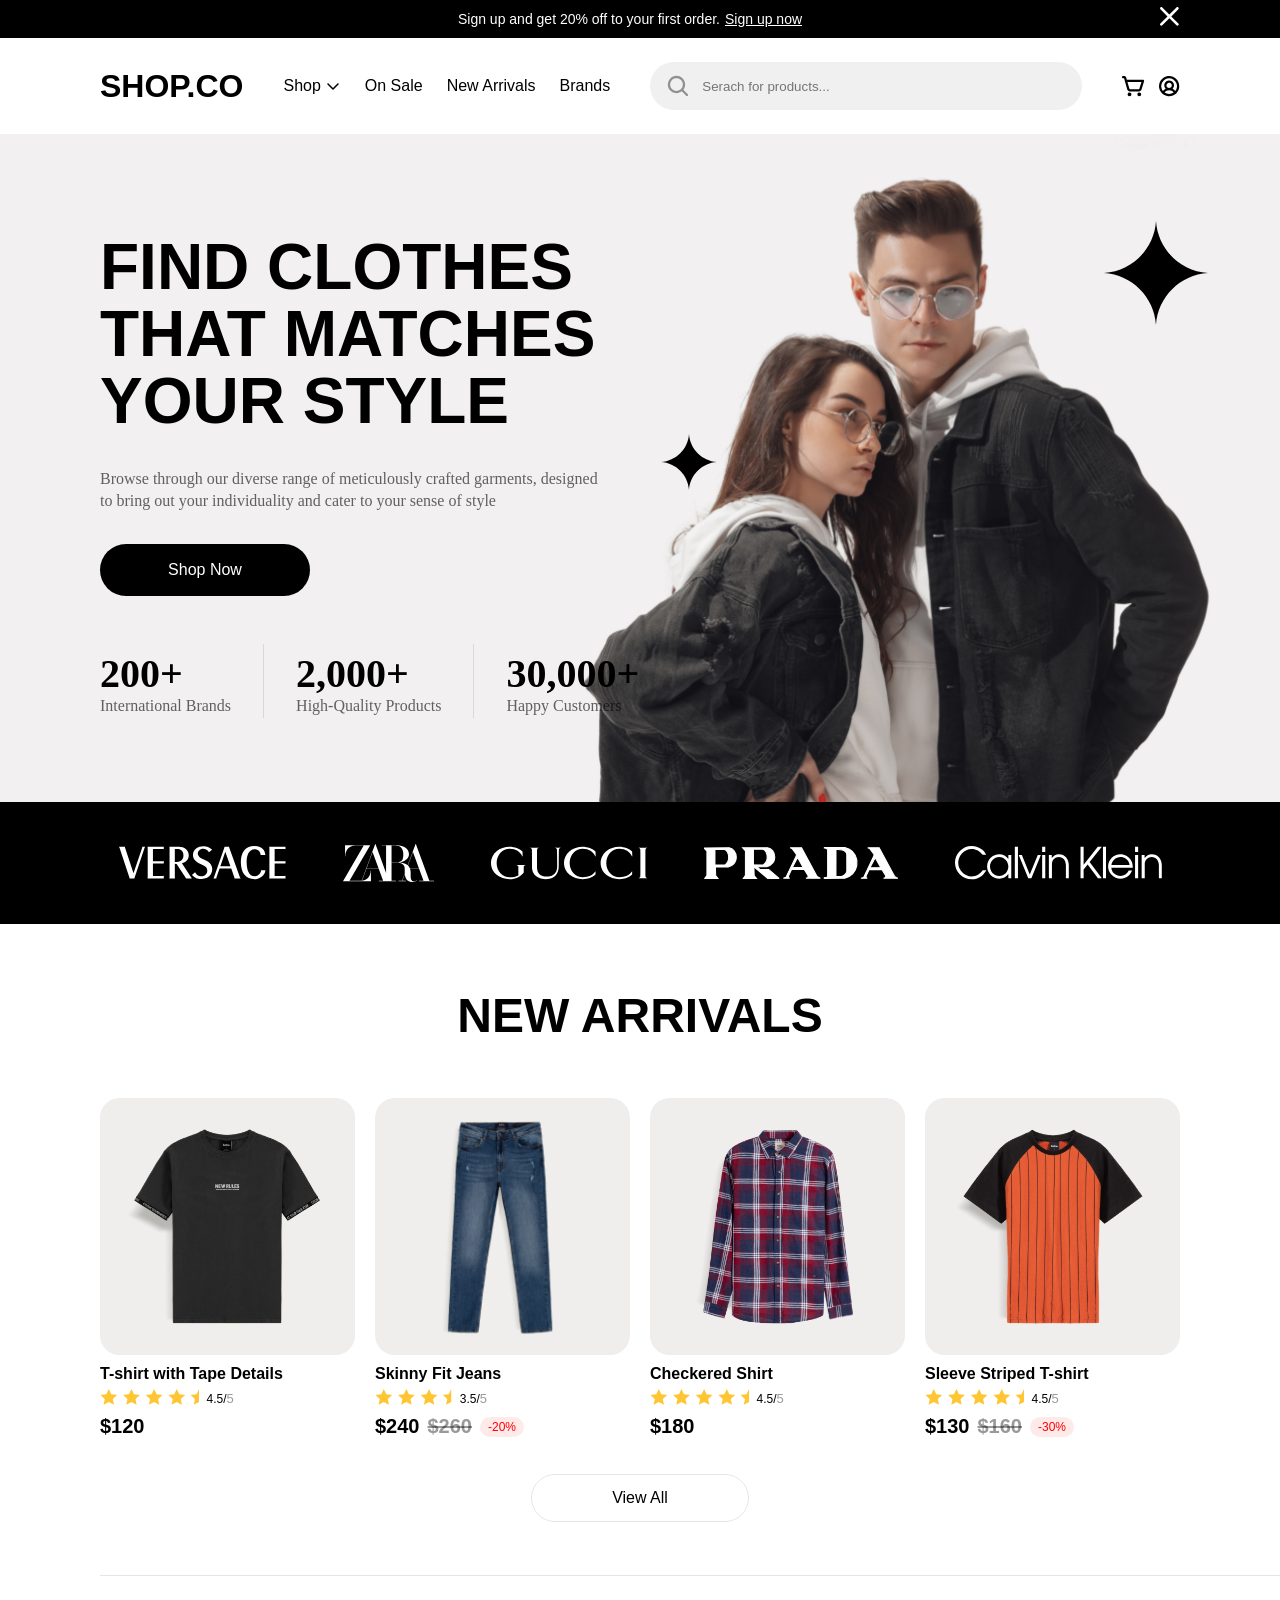
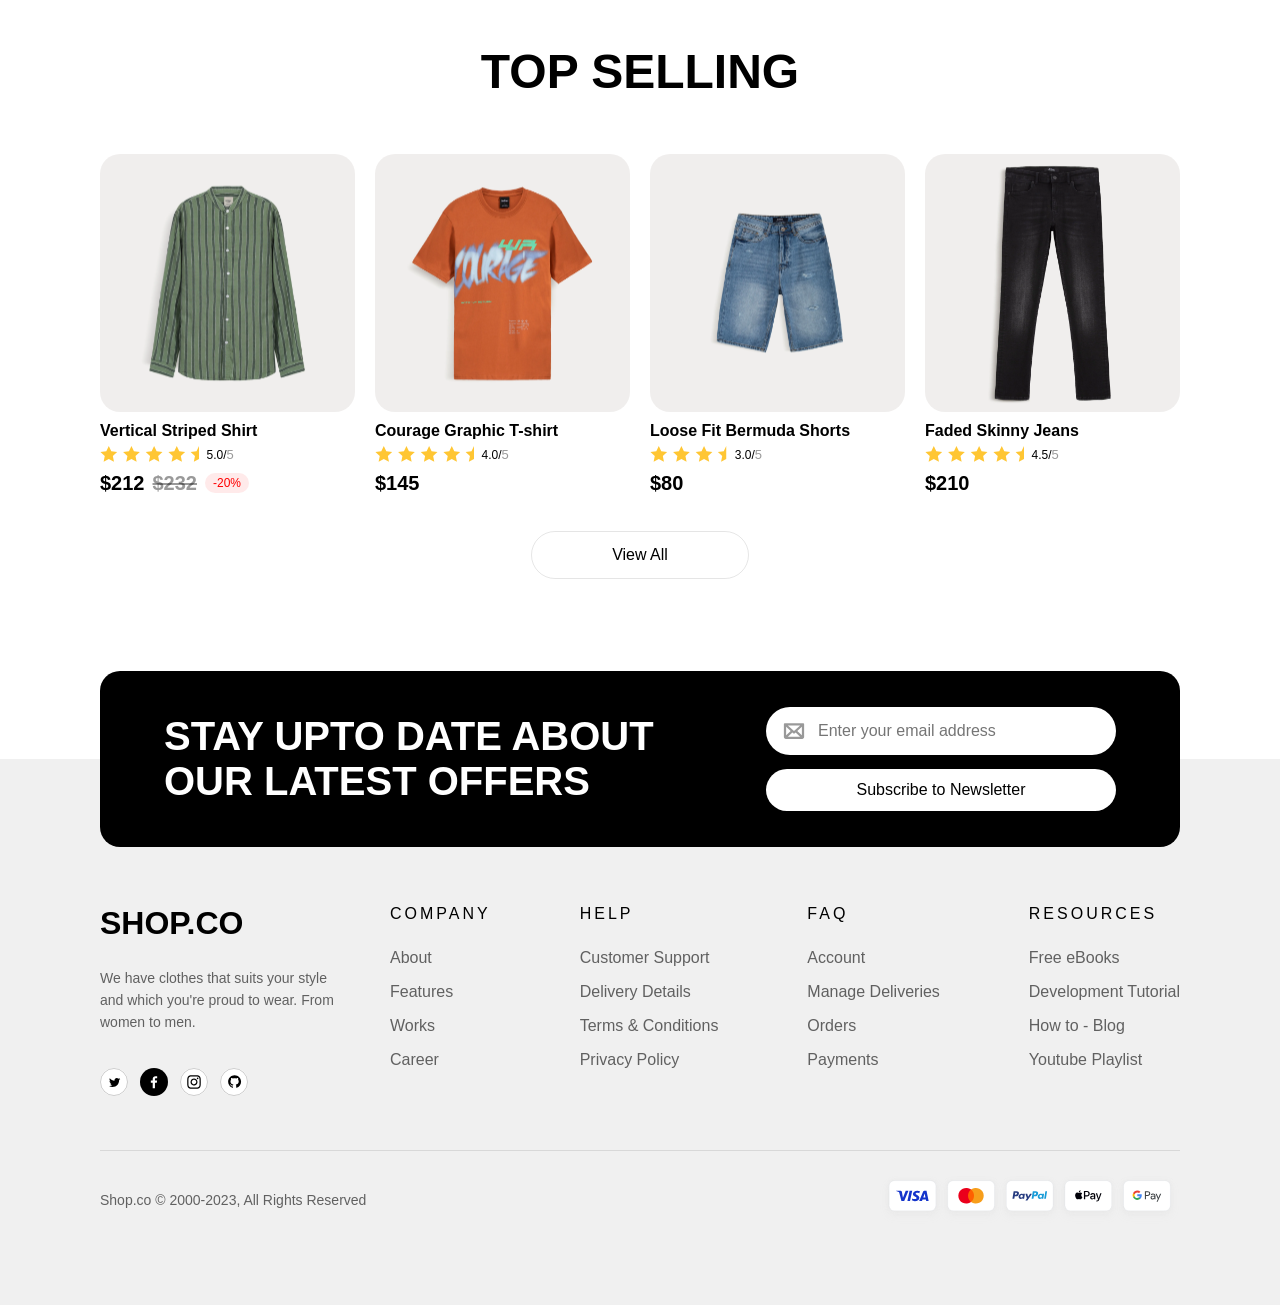
==== commit ff99ca0c: "update: add dropdown icon beside shop in every page" ====
--- a/index.html
+++ b/index.html
@@ -49,7 +49,7 @@
 
         <div class="satoshi">
             <ul>
-                <li>Shop</li>
+                <li>Shop <img src="Icons/arrow-down.svg" alt=""></li>
                 <li>On Sale</li>
                 <li>New Arrivals</li>
                 <li>Brands</li>
--- a/style.css
+++ b/style.css
@@ -133,6 +133,14 @@
     display: inline-flex;
     text-wrap: nowrap;
     gap: 24px;
+    align-items: center;
+}
+
+.nav-bar ul li {
+    display: inline-flex;
+    align-items: center;
+    gap: 4px;
+    cursor: pointer;
 }
 
 .nav-bar div:nth-of-type(5) {
@@ -182,7 +190,7 @@
     font-size: 16px;
     font-weight: 400;
     line-height: 22px;
-    color: rgba(0, 0, 0, 0.6);
+    color: #00000099;
     max-width: 545px;
 }
 
@@ -214,7 +222,7 @@
 
 .banner-counter li p {
     font-size: 16px;
-    color: rgba(0, 0, 0, 0.6);
+    color: #00000099;
 }
 
 .stars img {
@@ -517,9 +525,697 @@
 
 
 
-
-
 /* Product Details page----------------------------------------------------------------- */
+.detail-view {
+    padding-inline: 100px;
+    font-family: 'Satoshi', sans-serif;
+}
+
+.detail-view .breadcrumb {
+    padding-top: 24px;
+    padding-bottom: 36px;
+    margin: 0;
+}
+
+.detail-view span:last-child {
+    color: black;
+}
+
+/* Product Detail Main Block */
+.product-detail {
+    display: grid;
+    grid-template-columns: 1fr 1fr;
+    gap: 40px;
+    margin-bottom: 60px;
+}
+
+.product-gallery {
+    display: flex;
+    gap: 14px;
+    height: 530px;
+}
+
+.gallery-thumbs {
+    display: flex;
+    flex-direction: column;
+    gap: 14px;
+    width: 152px;
+}
+
+.gallery-thumbs img {
+    width: 100%;
+    height: 167px;
+    object-fit: cover;
+    background: #F0EEED;
+    border-radius: 20px;
+    cursor: pointer;
+}
+
+.gallery-thumbs img.active {
+    border: 1px solid black;
+}
+
+.gallery-main {
+    flex: 1;
+    background: #F0EEED;
+    border-radius: 20px;
+    overflow: hidden;
+}
+
+.gallery-main img {
+    width: 100%;
+    height: 100%;
+    object-fit: cover;
+    display: block;
+}
+
+/* Product Info */
+.product-info h1 {
+    font-size: 40px;
+    font-weight: 700;
+    line-height: 1.1;
+    margin-bottom: 14px;
+}
+
+.product-info .product-rating {
+    display: flex;
+    align-items: center;
+    gap: 8px;
+    margin-bottom: 14px;
+    font-size: 16px;
+}
+
+.product-info .product-price {
+    display: flex;
+    align-items: center;
+    gap: 12px;
+    font-size: 32px;
+    font-weight: 700;
+    margin-bottom: 14px;
+}
+
+.product-info .price-current {
+    color: black;
+}
+
+.product-info .product-price del {
+    color: #0000004D;
+}
+
+.discount-badge {
+    font-size: 14px;
+    font-weight: 500;
+    color: #FF3333;
+    background: #FF33331A;
+    padding: 4px 12px;
+    border-radius: 62px;
+}
+
+.product-desc {
+    color: #00000099;
+    font-size: 16px;
+    line-height: 22px;
+    margin-bottom: 16px;
+}
+
+.product-info hr {
+    border: none;
+    border-top: 1px solid #0000001A;
+    margin: 20px 0;
+}
+
+.product-colors p,
+.product-sizes p {
+    color: #00000099;
+    font-size: 16px;
+    margin-bottom: 14px;
+}
+
+.color-list {
+    display: flex;
+    gap: 16px;
+}
+
+.color-btn {
+    width: 37px;
+    height: 37px;
+    border-radius: 50%;
+    border: none;
+    cursor: pointer;
+    display: flex;
+    align-items: center;
+    justify-content: center;
+}
+
+.color-olive {
+    background-color: #4F4631;
+}
+
+.color-green {
+    background-color: #314F4A;
+}
+
+.color-blue {
+    background-color: #31344F;
+}
+
+.color-btn img {
+    width: 16px;
+    height: 16px;
+}
+
+.size-list {
+    display: flex;
+    gap: 12px;
+    flex-wrap: wrap;
+}
+
+.size-btn {
+    padding: 12px 24px;
+    background: #F0F0F0;
+    border-radius: 62px;
+    border: none;
+    font-size: 16px;
+    color: #00000099;
+    cursor: pointer;
+    font-family: inherit;
+}
+
+.size-btn.active {
+    background: black;
+    color: white;
+}
+
+.product-actions {
+    display: flex;
+    gap: 20px;
+    align-items: center;
+}
+
+.product-actions .quantity-selector {
+    background: #F0F0F0;
+    border-radius: 62px;
+    display: flex;
+    align-items: center;
+    justify-content: space-between;
+    padding: 14px 20px;
+    width: 170px;
+}
+
+.product-actions .quantity-selector button {
+    background: none;
+    border: none;
+    font-size: 20px;
+    font-weight: 700;
+    cursor: pointer;
+}
+
+.product-actions .quantity-selector span {
+    font-size: 16px;
+    font-weight: 500;
+}
+
+.add-to-cart-btn {
+    flex: 1;
+    background: black;
+    color: white;
+    border: none;
+    border-radius: 62px;
+    padding: 16px;
+    font-size: 16px;
+    font-weight: 500;
+    cursor: pointer;
+    font-family: inherit;
+}
+
+/* Detail Tabs */
+.detail-tabs {
+    display: flex;
+    border-bottom: 1px solid #0000001A;
+    margin-bottom: 32px;
+}
+
+.tab-item {
+    flex: 1;
+    background: none;
+    border: none;
+    border-bottom: 2px solid transparent;
+    padding: 18px 0;
+    font-size: 20px;
+    color: #00000099;
+    cursor: pointer;
+    text-align: center;
+    font-family: inherit;
+}
+
+.tab-item.active {
+    color: black;
+    font-weight: 500;
+    border-bottom-color: black;
+}
+
+/* Reviews Section */
+.reviews-section {
+    margin-bottom: 60px;
+}
+
+.reviews-header {
+    display: flex;
+    justify-content: space-between;
+    align-items: center;
+    margin-bottom: 24px;
+}
+
+.reviews-header h3 {
+    font-size: 24px;
+    font-weight: 700;
+    margin: 0;
+}
+
+.reviews-header h3 span {
+    font-size: 16px;
+    font-weight: 400;
+    color: #00000099;
+}
+
+.reviews-controls {
+    display: flex;
+    align-items: center;
+    gap: 10px;
+}
+
+
+.filter-btn {
+    width: 48px;
+    height: 48px;
+    background: #F0F0F0;
+    border-radius: 50%;
+    border: none;
+    cursor: pointer;
+    display: flex;
+    align-items: center;
+    justify-content: center;
+}
+
+
+.sort-dropdown {
+    display: flex;
+    align-items: center;
+    gap: 8px;
+    background: #F0F0F0;
+    border-radius: 62px;
+    padding: 12px 18px;
+    font-size: 16px;
+    font-weight: 500;
+    cursor: pointer;
+}
+
+.write-review-btn {
+    background: black;
+    color: white;
+    border: none;
+    border-radius: 62px;
+    padding: 14px 20px;
+    font-size: 16px;
+    font-weight: 500;
+    cursor: pointer;
+    white-space: nowrap;
+}
+
+.reviews-grid {
+    display: grid;
+    grid-template-columns: repeat(2, 1fr);
+    gap: 20px;
+    margin-bottom: 36px;
+}
+
+.review-card {
+    border: 1px solid #0000001A;
+    border-radius: 20px;
+    padding: 28px;
+}
+
+.review-card-top {
+    display: flex;
+    justify-content: space-between;
+    align-items: center;
+    margin-bottom: 12px;
+}
+
+.dots-btn {
+    background: none;
+    border: none;
+    cursor: pointer;
+    padding: 0;
+}
+
+.reviewer-name {
+    display: flex;
+    align-items: center;
+    gap: 6px;
+    margin-bottom: 8px;
+}
+
+.reviewer-name h4 {
+    font-size: 20px;
+    font-weight: 700;
+    margin: 0;
+}
+
+.review-text {
+    color: #00000099;
+    font-size: 16px;
+    line-height: 22px;
+    margin-bottom: 20px;
+}
+
+.review-date {
+    color: #00000099;
+    font-size: 14px;
+    font-weight: 500;
+    margin: 0;
+}
+
+.load-more-reviews {
+    text-align: center;
+    margin-top: 36px;
+}
+
+.load-more-reviews button {
+    background: none;
+    border: 1px solid #0000001A;
+    border-radius: 62px;
+    padding: 14px 40px;
+    font-size: 16px;
+    font-weight: 500;
+    cursor: pointer;
+}
+
+.related-products {
+    padding-inline: 100px;
+    margin-bottom: 80px;
+    
+}
+
+.section-title {
+    text-align: center;
+    font-size: 48px;
+    font-weight: 700;
+    margin: 64px 0 55px;
+}
+
+.product-grid {
+    display: grid;
+    grid-template-columns: repeat(4, 1fr);
+    gap: 20px;
+    width: 100%;
+}
+
+.product-thumb {
+    width: 100%;
+    aspect-ratio: 295 / 298;
+    object-fit: cover;
+    display: block;
+    border-radius: 20px;
+}
+
+.product-title {
+    font-size: 16px;
+    font-weight: 700;
+    margin: 12px 0 6px;
+}
+
+.product-rating {
+    display: flex;
+    align-items: center;
+    gap: 8px;
+    margin-bottom: 8px;
+}
+
+.product-rating img {
+    height: 18px;
+    width: auto;
+}
+
+.product-rating span {
+    color: #00000066;
+    font-size: 13px;
+}
+
+.product-price {
+    font-size: 20px;
+    font-weight: 700;
+    display: flex;
+    align-items: center;
+    gap: 8px;
+}
+
+.product-price del {
+    color: #00000066;
+}
+
+.discount-badge {
+    background-color: #FF33331A;
+    color: #FF3333;
+    font-size: 12px;
+    font-weight: 500;
+    padding: 3px 14px;
+    border-radius: 62px;
+}
+
+
+
+
+
+
+/* Cart page---------------------------------------------------------------------------------------------- */
+.breadcrumb {
+    display: flex;
+    align-items: center;
+    gap: 10px;
+    border-top: 1px solid #0000001A;
+    padding-top: 15px;
+    margin-bottom: 25px;
+    font-size: 14px;
+    color: #00000099;
+}
+
+.breadcrumb a {
+    color: #00000099;
+    text-decoration: none;
+}
+
+.breadcrumb img {
+    width: 16px;
+}
+
+.cart h1 {
+    font-size: 38px;
+    margin-bottom: 20px;
+}
+
+
+/* Cart Layout */
+.cart {
+    padding-inline: 100px;
+}
+
+.cart-content {
+    display: grid;
+    grid-template-columns: 1.3fr 0.9fr;
+    gap: 20px;
+}
+
+.cart-items,
+.order-summary {
+    border: 1px solid #0000001A;
+    border-radius: 20px;
+    padding: 20px 24px 33px;
+}
+
+.order-summary {
+    align-self: start;
+}
+
+/* Products */
+
+.cart-item {
+    display: flex;
+    align-items: center;
+    gap: 15px;
+    padding-bottom: 15px;
+    margin-bottom: 15px;
+    border-bottom: 1px solid #eee;
+}
+
+.cart-item:last-child {
+    border: none;
+    padding-bottom: 0;
+    margin-bottom: 0;
+}
+
+.product-img {
+    width: 100px;
+    height: 100px;
+    object-fit: contain;
+    background: #f0f0f0;
+    border-radius: 8px;
+}
+
+.item-info {
+    flex: 1;
+}
+
+.item-info h4 {
+    font-size: 16px;
+    margin-bottom: 5px;
+}
+
+.item-info p {
+    font-size: 12px;
+    color: #777;
+    margin-bottom: 3px;
+}
+
+.item-info h3 {
+    font-size: 18px;
+    margin-top: 8px;
+}
+
+.item-action {
+    height: 100px;
+    display: flex;
+    flex-direction: column;
+    justify-content: space-between;
+    align-items: flex-end;
+}
+
+.delete {
+    width: 16px;
+    cursor: pointer;
+}
+
+.quantity {
+    display: flex;
+    align-items: center;
+    gap: 12px;
+    background: #f0f0f0;
+    padding: 7px 12px;
+    border-radius: 30px;
+}
+
+.quantity button {
+    border: none;
+    background: none;
+    cursor: pointer;
+    font-size: 16px;
+}
+
+
+/* Order Summary */
+
+.order-summary h3 {
+    font-size: 22px;
+    margin-bottom: 20px;
+}
+
+.summary-row {
+    display: flex;
+    justify-content: space-between;
+    margin-bottom: 15px;
+}
+
+.summary-row p {
+    color: #777;
+}
+
+.summary-row strong {
+    font-size: 15px;
+}
+
+.discount {
+    color: red;
+}
+
+.order-summary hr {
+    border: none;
+    border-top: 1px solid #eee;
+    margin: 20px 0;
+}
+
+.total p,
+.total strong {
+    color: black;
+    font-size: 18px;
+}
+
+
+/* Promo Code */
+
+.promo {
+    display: flex;
+    gap: 10px;
+    margin-top: 20px;
+}
+
+.promo div {
+    display: flex;
+    align-items: center;
+    gap: 8px;
+    width: 100%;
+    background: #f0f0f0;
+    padding: 0 12px;
+    border-radius: 30px;
+}
+
+.promo img {
+    width: 18px;
+}
+
+.promo input {
+    width: 100%;
+    min-width: 0;
+    border: none;
+    outline: none;
+    background: transparent;
+    padding: 12px 0;
+}
+
+.promo button {
+    background: black;
+    color: white;
+    border: none;
+    border-radius: 30px;
+    padding: 0 25px;
+    cursor: pointer;
+}
+
+
+/* Checkout */
+
+.checkout {
+    width: 100%;
+    background: black;
+    color: white;
+    border: none;
+    border-radius: 30px;
+    padding: 15px;
+    margin-top: 20px;
+    cursor: pointer;
+}
+
+.checkout span {
+    margin-left: 10px;
+    font-size: 18px;
+}
+
+
+
+
+
+
+
+
 
 
 
@@ -559,18 +1255,6 @@
 
 
 /* Responsive */
-@media (max-width: 1200px) {
-    .banner {
-        padding-inline: 60px;
-    }
-
-    .banner-text h1 {
-        font-size: 52px;
-    }
-}
-
-
-
 
 @media (max-width: 768px) {
 
@@ -590,10 +1274,6 @@
     .offer-text a {
         font-size: 12px;
     }
-
-
-
-
 
 
 
@@ -645,10 +1325,6 @@
         gap: 14px;
         align-items: center;
     }
-
-
-
-
 
 
 
@@ -681,7 +1357,7 @@
         font-size: 14px;
         line-height: 20px;
         margin-top: 20px;
-        color: rgba(0, 0, 0, 0.6);
+        color: #00000099;
     }
 
     .banner-text p br {
@@ -744,7 +1420,7 @@
 
     .banner-counter li p {
         font-size: 12px;
-        color: rgba(0, 0, 0, 0.6);
+        color: #00000099;
         margin: 0;
     }
 
@@ -769,6 +1445,15 @@
         width: 76px;
         height: 76px;
     }
+
+
+
+
+
+
+
+
+
 
     /* Ribon */
     .ribon {
@@ -811,6 +1496,11 @@
 
 
 
+
+
+
+
+
     /* New Arrivals & Top Selling */
     .new-arrivals,
     .top-selling {
@@ -854,17 +1544,6 @@
         width: 100%;
         margin: 24px 0 30px;
     }
-
-
-
-
-
-
-
-
-
-
-
 
 
 
@@ -917,4 +1596,163 @@
         gap: 16px;
         text-align: center;
     }
+
+
+    /*Details page mobile------------------------------------------------------------------------------------------------  */
+
+    .related-products {
+        padding-inline: 16px;
+        margin-bottom: 40px;
+    }
+
+    .section-title {
+        font-size: 32px;
+        margin: 40px 0 32px;
+    }
+
+    .product-grid {
+        grid-template-columns: 1fr 1fr;
+        gap: 15px;
+    }
+
+    .product-card:nth-child(3),
+    .product-card:nth-child(4) {
+        display: none;
+    }
+
+    .product-thumb {
+        height: auto;
+    }
+
+    .product-title {
+        font-size: 14px;
+    }
+
+    .product-price {
+        font-size: 16px;
+        gap: 5px;
+    }
+
+
+
+    /* Cart page mobile---------------------------------------------------------------------------------------- */
+    .cart {
+        padding: 20px 16px 50px;
+    }
+
+    .cart h1 {
+        font-size: 28px;
+    }
+
+    .cart-content {
+        grid-template-columns: 1fr;
+    }
+
+    .cart-items,
+    .order-summary {
+        padding: 15px;
+    }
+
+    .cart-item {
+        gap: 10px;
+    }
+
+    .product-img {
+        width: 85px;
+        height: 85px;
+    }
+
+    .item-info h4 {
+        font-size: 13px;
+    }
+
+    .item-action {
+        height: 85px;
+    }
+
+    .quantity {
+        gap: 8px;
+        padding: 6px 9px;
+    }
+
+    .order-summary h3 {
+        font-size: 20px;
+    }
+
+    /* Detail View Mobile Responsive */
+    .detail-view {
+        padding-inline: 16px;
+    }
+
+    .detail-view .breadcrumb {
+        padding-top: 16px;
+        padding-bottom: 20px;
+    }
+
+    .product-detail {
+        grid-template-columns: 1fr;
+        gap: 20px;
+        margin-bottom: 40px;
+    }
+
+    .product-gallery {
+        flex-direction: column-reverse;
+        height: auto;
+        gap: 12px;
+    }
+
+    .gallery-main {
+        width: 100%;
+        height: 290px;
+    }
+
+    .gallery-thumbs {
+        flex-direction: row;
+        width: 100%;
+        gap: 12px;
+    }
+
+    .gallery-thumbs img {
+        flex: 1;
+        height: 106px;
+    }
+
+    .product-info h1 {
+        font-size: 24px;
+        margin-bottom: 10px;
+    }
+
+    .product-info .product-price {
+        font-size: 24px;
+    }
+
+    .product-desc {
+        font-size: 14px;
+    }
+
+    .product-actions .quantity-selector {
+        width: 110px;
+        padding: 12px 16px;
+    }
+
+    .tab-item {
+        font-size: 14px;
+        padding: 14px 0;
+    }
+
+    .reviews-header h3 {
+        font-size: 20px;
+    }
+
+    .sort-dropdown {
+        display: none;
+    }
+
+    .reviews-grid {
+        grid-template-columns: 1fr;
+    }
+
+    .review-card {
+        padding: 20px;
+    }
 }
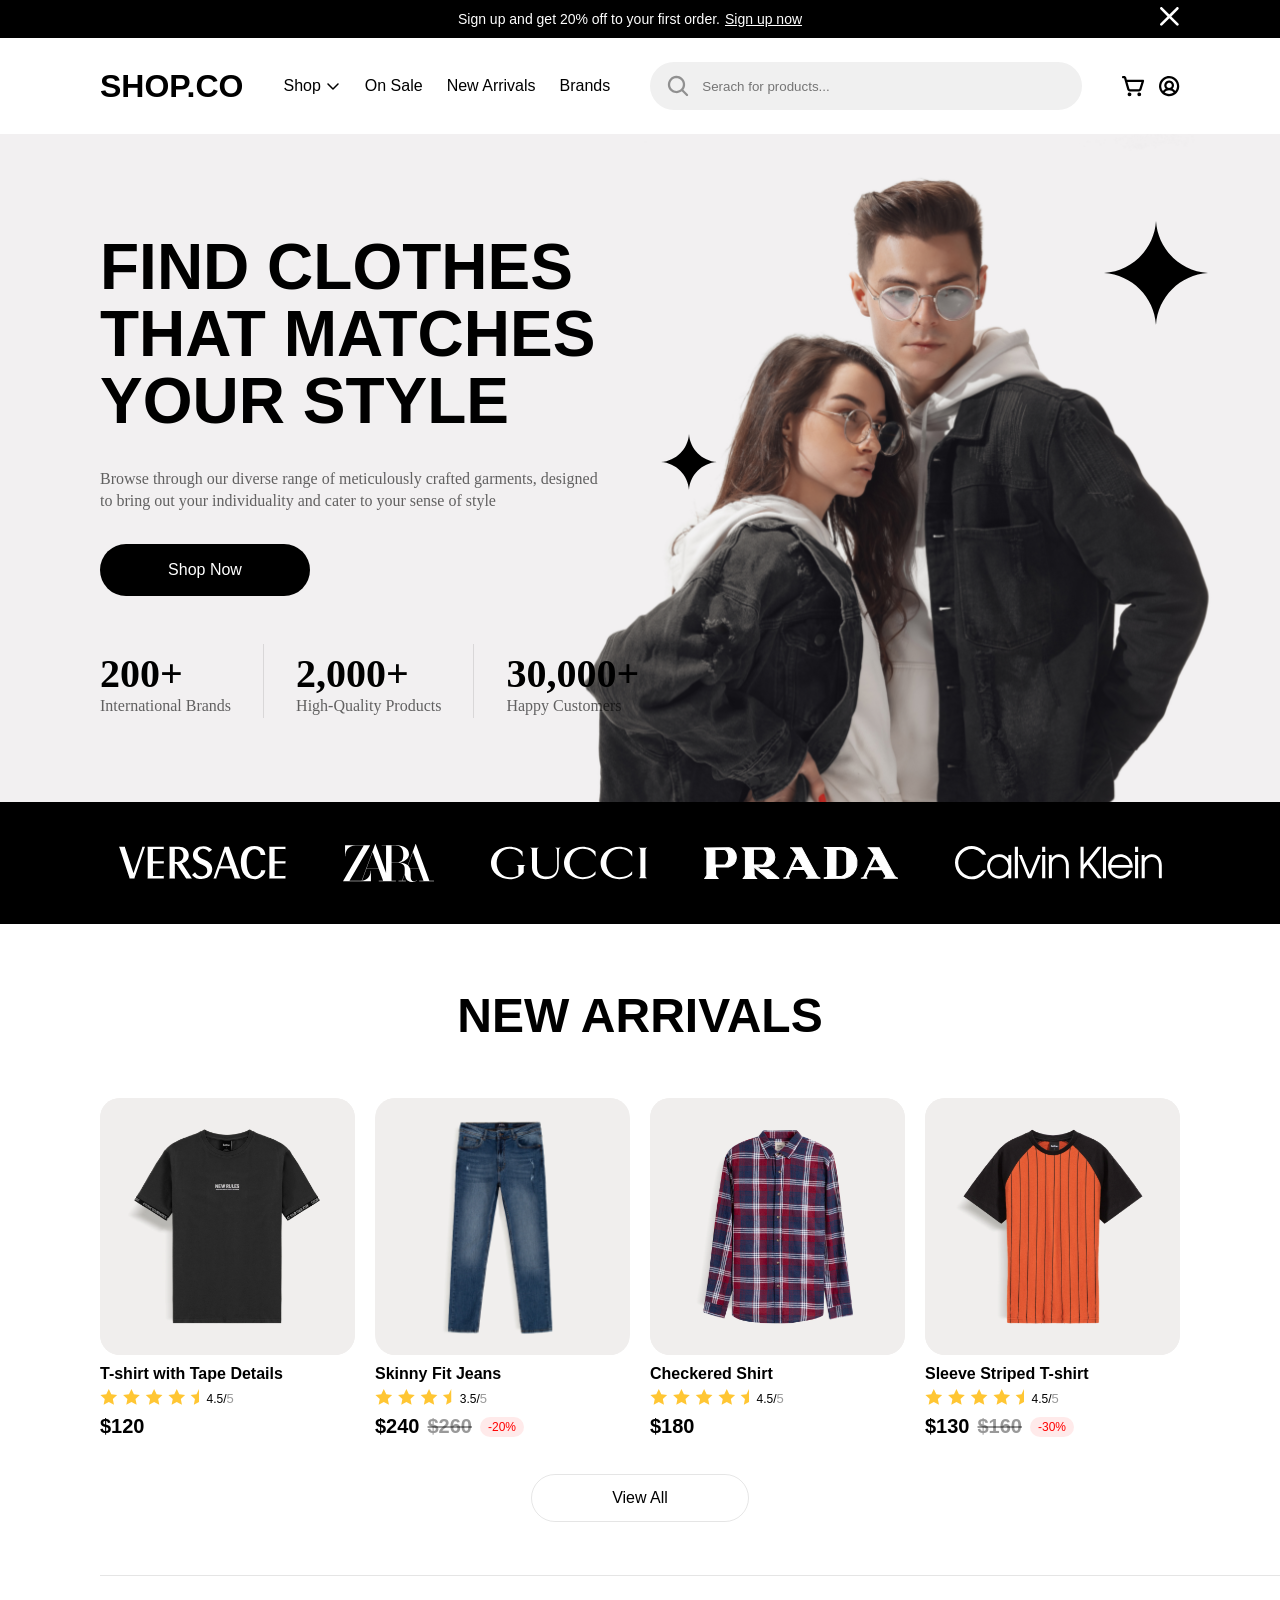
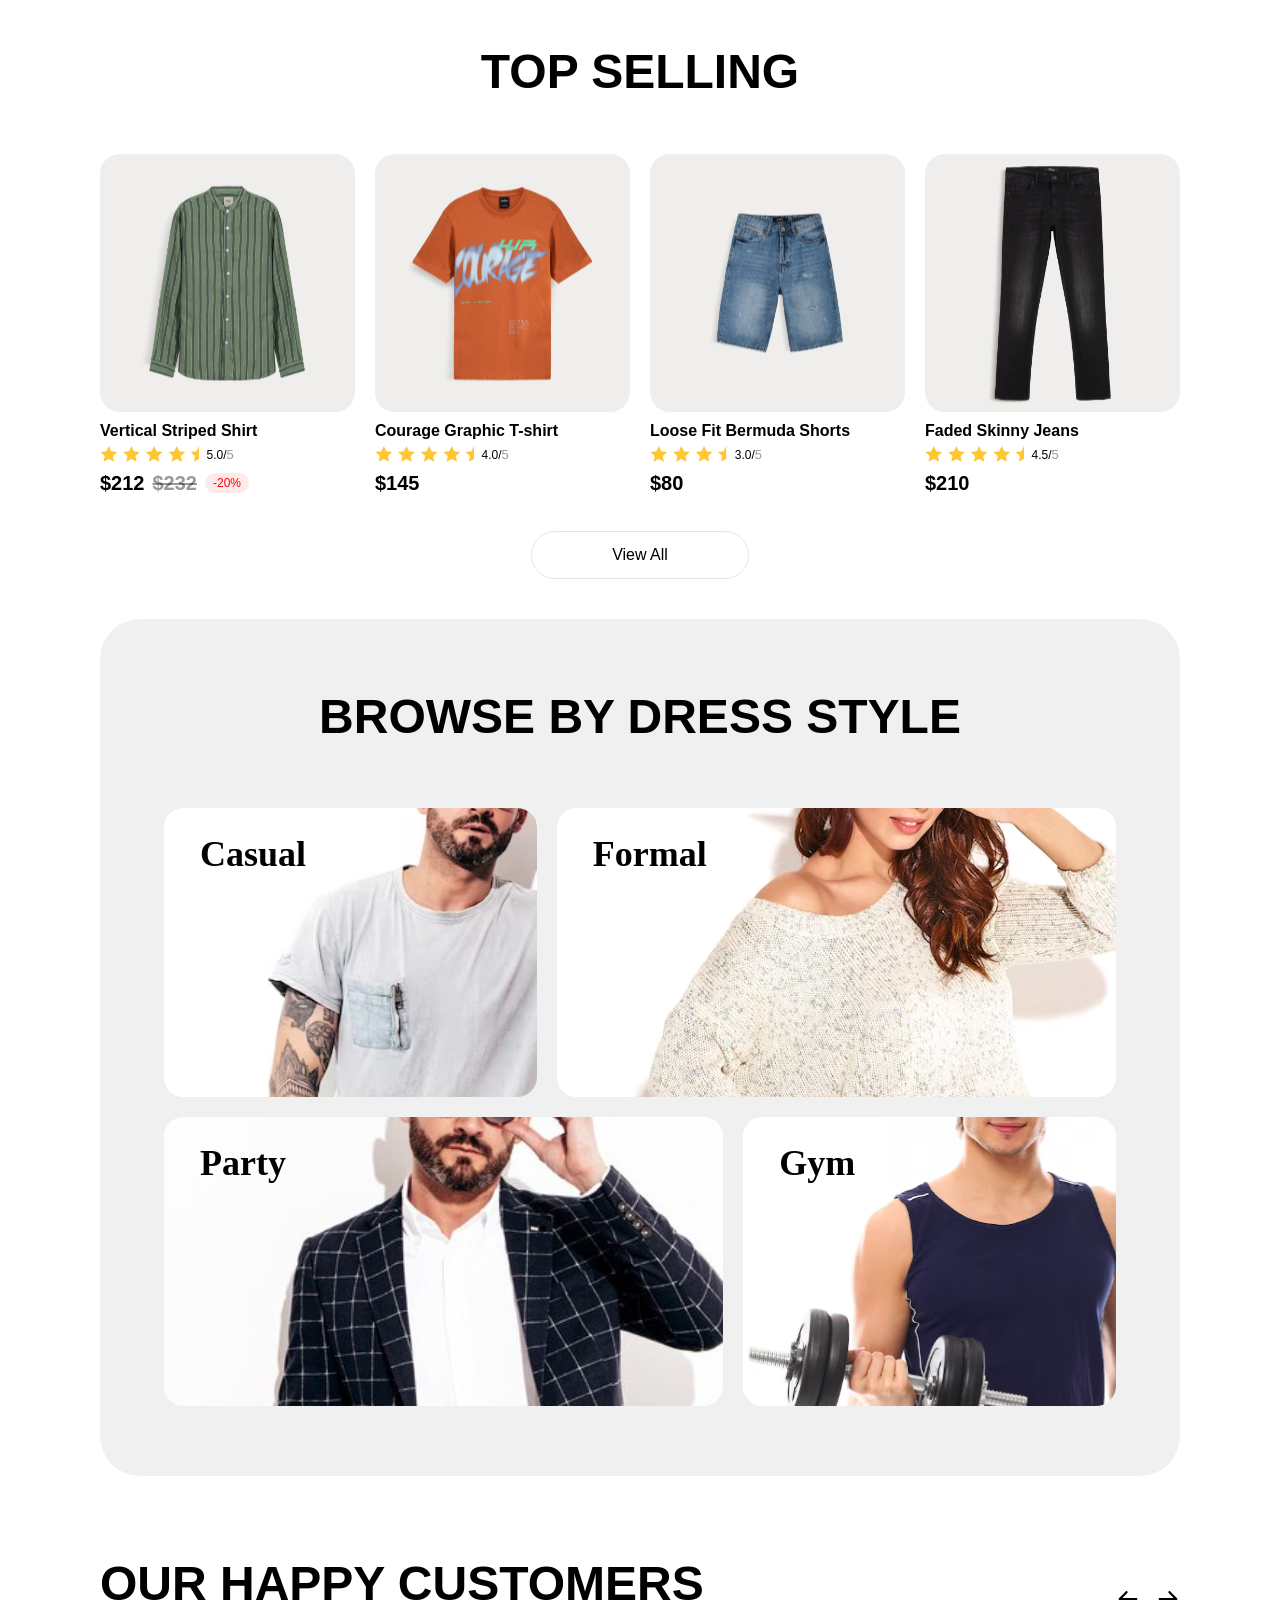
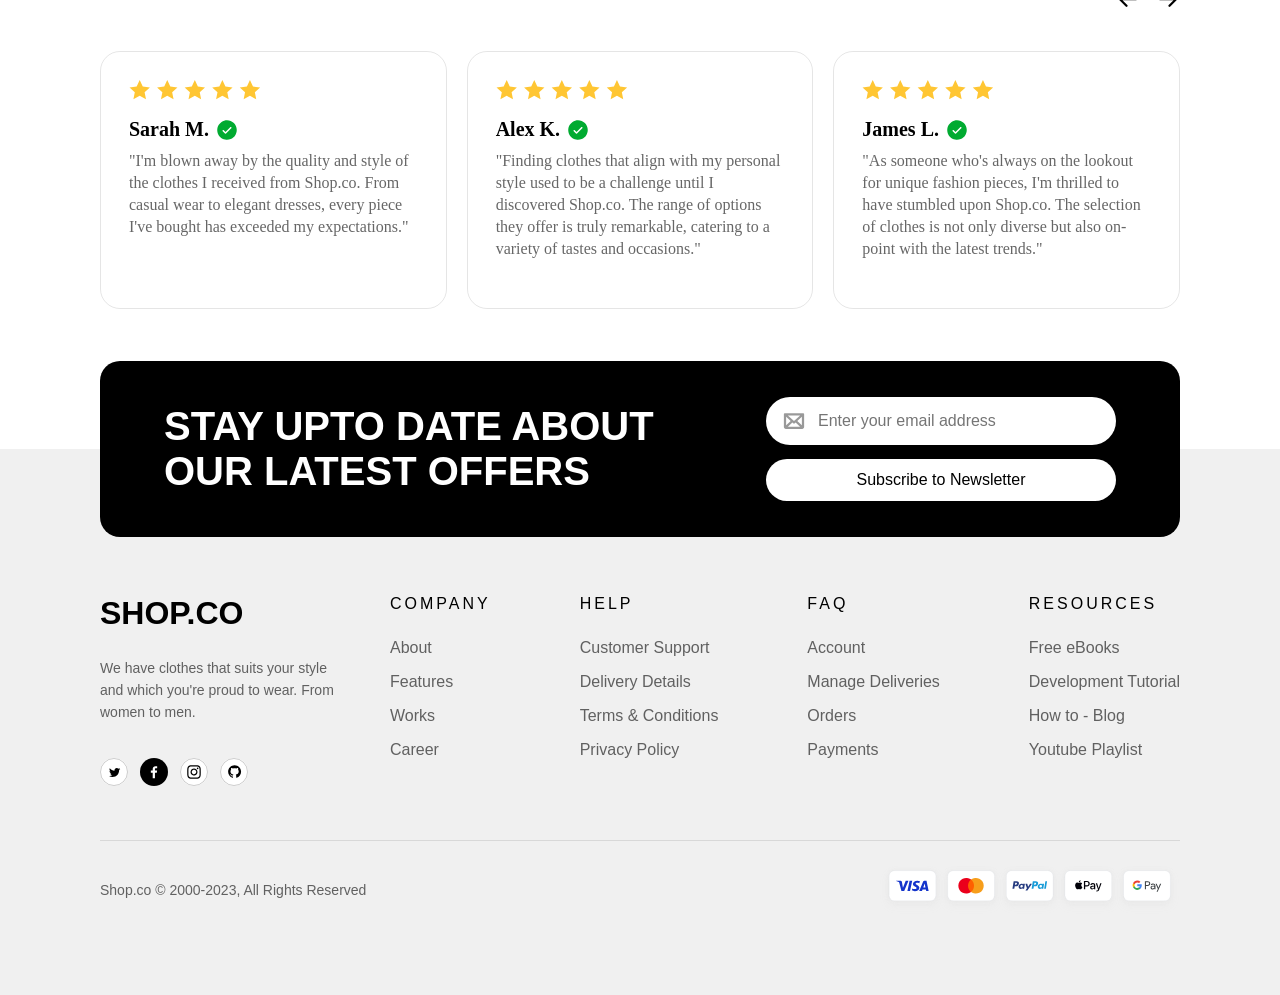
==== commit 7e52a95d: "add: reviews section to home page" ====
--- a/index.html
+++ b/index.html
@@ -328,6 +328,95 @@
 
     </section>
 
+    <!-- Browse by Dress Style -->
+    <section class="dress-style">
+        <div class="dress-style-box">
+            <h2 class="integral-cf">BROWSE BY DRESS STYLE</h2>
+
+            <div class="style-row">
+                <div class="style-card style-casual">
+                    <h3>Casual</h3>
+                    <img src="Icons/casual.svg" alt="Casual">
+                </div>
+                <div class="style-card style-formal">
+                    <h3>Formal</h3>
+                    <img src="Icons/formal.svg" alt="Formal">
+                </div>
+            </div>
+
+            <div class="style-row">
+                <div class="style-card style-party">
+                    <h3>Party</h3>
+                    <img src="Icons/party.svg" alt="Party">
+                </div>
+                <div class="style-card style-gym">
+                    <h3>Gym</h3>
+                    <img src="Icons/gym.svg" alt="Gym">
+                </div>
+            </div>
+        </div>
+    </section>
+
+    <!-- Happy Customers -->
+    <section class="happy-customers">
+        <div class="customers-header">
+            <h2 class="integral-cf">OUR HAPPY CUSTOMERS</h2>
+
+            <div class="customers-arrows">
+                <button type="button" class="arrow-btn">
+                    <img src="Icons/arrow-rightt.svg" alt="Previous">
+                </button>
+                <button type="button" class="arrow-btn">
+                    <img src="Icons/arrow-left.svg" alt="Next">
+                </button>
+            </div>
+        </div>
+
+        <div class="customers-grid">
+            <!-- Review 1 -->
+            <div class="review-card">
+                <div class="review-stars">
+                    <img src="Icons/star-5.svg" alt="5 stars">
+                </div>
+                <div class="reviewer-name">
+                    <h4>Sarah M.</h4>
+                    <img src="Icons/verified.svg" alt="Verified">
+                </div>
+                <p class="review-text">
+                    "I'm blown away by the quality and style of the clothes I received from Shop.co. From casual wear to elegant dresses, every piece I've bought has exceeded my expectations."
+                </p>
+            </div>
+
+            <!-- Review 2 -->
+            <div class="review-card customer-card-desktop">
+                <div class="review-stars">
+                    <img src="Icons/star-5.svg" alt="5 stars">
+                </div>
+                <div class="reviewer-name">
+                    <h4>Alex K.</h4>
+                    <img src="Icons/verified.svg" alt="Verified">
+                </div>
+                <p class="review-text">
+                    "Finding clothes that align with my personal style used to be a challenge until I discovered Shop.co. The range of options they offer is truly remarkable, catering to a variety of tastes and occasions."
+                </p>
+            </div>
+
+            <!-- Review 3 -->
+            <div class="review-card customer-card-desktop">
+                <div class="review-stars">
+                    <img src="Icons/star-5.svg" alt="5 stars">
+                </div>
+                <div class="reviewer-name">
+                    <h4>James L.</h4>
+                    <img src="Icons/verified.svg" alt="Verified">
+                </div>
+                <p class="review-text">
+                    "As someone who's always on the lookout for unique fashion pieces, I'm thrilled to have stumbled upon Shop.co. The selection of clothes is not only diverse but also on-point with the latest trends."
+                </p>
+            </div>
+        </div>
+    </section>
+
     <!-- Footer -->
     <footer class="footer">
 
--- a/style.css
+++ b/style.css
@@ -171,10 +171,9 @@
     background-color: #F2F0F1;
     background-image: url(Icons/banner.svg);
     background-size: cover;
-    background-position: bottom right;
+    background-position: right top;
     background-repeat: no-repeat;
     padding-inline: 100px;
-    min-height: 663px;
     overflow: hidden;
 }
 
@@ -243,14 +242,6 @@
 
 
 
-
-
-
-
-
-
-
-
 /* Ribon */
 .ribon {
     display: flex;
@@ -262,13 +253,6 @@
     flex-wrap: wrap;
     gap: 20px;
 }
-
-
-
-
-
-
-
 
 
 
@@ -381,13 +365,143 @@
 
 
 
-
-
-
-
-
-
-
+/* Browse by Dress Style */
+.dress-style {
+    padding-inline: 100px;
+    margin-bottom: 80px;
+
+}
+
+.dress-style-box {
+    background-color: #F0F0F0;
+    border-radius: 40px;
+    padding: 70px 64px;
+}
+
+.dress-style-box h2 {
+    font-size: 48px;
+    font-weight: 700;
+    text-align: center;
+    margin-bottom: 64px;
+}
+
+.style-row {
+    display: flex;
+    gap: 20px;
+    margin-bottom: 20px;
+}
+
+.style-row:last-child {
+    margin-bottom: 0;
+}
+
+.style-card {
+    height: 289px;
+    background-color: white;
+    border-radius: 20px;
+    position: relative;
+    overflow: hidden;
+    cursor: pointer;
+}
+
+.style-casual {
+    flex: 4;
+}
+
+.style-formal {
+    flex: 6;
+}
+
+.style-party {
+    flex: 6;
+}
+
+.style-gym {
+    flex: 4;
+}
+
+.style-card h3 {
+    position: absolute;
+    top: 25px;
+    left: 36px;
+    font-size: 36px;
+    font-weight: 700;
+    color: black;
+    z-index: 2;
+    margin: 0;
+}
+
+.style-card img {
+    width: 100%;
+    height: 100%;
+    object-fit: cover;
+    object-position: right top;
+    display: block;
+}
+
+
+
+/* Happy Customers */
+.happy-customers {
+    padding-inline: 100px;
+    margin-bottom: 80px;
+   
+}
+
+.customers-header {
+    display: flex;
+    justify-content: space-between;
+    align-items: flex-end;
+    margin-bottom: 40px;
+}
+
+.customers-header h2 {
+    font-size: 48px;
+    font-weight: 700;
+    margin: 0;
+}
+
+.customers-arrows {
+    display: flex;
+    gap: 16px;
+    align-items: center;
+}
+
+.arrow-btn {
+    background: none;
+    border: none;
+    cursor: pointer;
+    padding: 0;
+    display: flex;
+    align-items: center;
+    justify-content: center;
+}
+
+.arrow-btn img {
+    width: 24px;
+    height: 24px;
+}
+
+.customers-grid {
+    display: grid;
+    grid-template-columns: repeat(3, 1fr);
+    gap: 20px;
+}
+
+.customers-grid .review-card {
+    border: 1px solid #0000001A;
+    border-radius: 20px;
+    padding: 28px;
+}
+
+.review-stars {
+    margin-bottom: 12px;
+}
+
+.review-stars img {
+    height: 22px;
+    width: auto;
+}
 
 
 
@@ -698,7 +812,6 @@
     font-size: 16px;
     color: #00000099;
     cursor: pointer;
-    font-family: inherit;
 }
 
 .size-btn.active {
@@ -745,7 +858,6 @@
     font-size: 16px;
     font-weight: 500;
     cursor: pointer;
-    font-family: inherit;
 }
 
 /* Detail Tabs */
@@ -765,7 +877,6 @@
     color: #00000099;
     cursor: pointer;
     text-align: center;
-    font-family: inherit;
 }
 
 .tab-item.active {
@@ -914,7 +1025,7 @@
 .related-products {
     padding-inline: 100px;
     margin-bottom: 80px;
-    
+
 }
 
 .section-title {
@@ -1251,6 +1362,407 @@
 
 
 
+
+
+
+/* Category page------------------------------------------------------------------------------------------ */
+.category-page {
+    padding-inline: 100px;
+    font-family: 'Satoshi', sans-serif;
+    margin-bottom: 80px;
+}
+
+.category-page .breadcrumb {
+    padding-top: 24px;
+    padding-bottom: 24px;
+    margin: 0;
+}
+
+.category-page .breadcrumb span:last-child {
+    color: black;
+}
+
+.category-layout {
+    display: flex;
+    gap: 20px;
+    align-items: flex-start;
+}
+
+/* Sidebar Filters */
+.filters-sidebar {
+    width: 295px;
+    flex-shrink: 0;
+    border: 1px solid #0000001A;
+    border-radius: 20px;
+    padding: 20px 24px;
+}
+
+.filters-header {
+    display: flex;
+    justify-content: space-between;
+    align-items: center;
+}
+
+.filters-header h3 {
+    font-size: 20px;
+    font-weight: 700;
+    margin: 0;
+}
+
+.filters-sidebar hr {
+    border: none;
+    border-top: 1px solid #0000001A;
+    margin: 20px 0;
+}
+
+.filter-list {
+    list-style: none;
+    padding: 0;
+    margin: 0;
+}
+
+.filter-list li {
+    display: flex;
+    justify-content: space-between;
+    align-items: center;
+    padding: 8px 0;
+    color: #00000099;
+    font-size: 16px;
+    cursor: pointer;
+}
+
+.filter-box .filter-head {
+    display: flex;
+    justify-content: space-between;
+    align-items: center;
+    cursor: pointer;
+    margin-bottom: 16px;
+}
+
+.filter-box .filter-head h4 {
+    font-size: 20px;
+    font-weight: 700;
+    margin: 0;
+}
+
+.filter-head .arrow-up {
+    transform: rotate(180deg);
+}
+
+/* Price Slider */
+.price-slider {
+    padding: 6px 0;
+}
+
+.range-slider {
+    position: relative;
+    width: 100%;
+    height: 6px;
+    background: #F0F0F0;
+    border-radius: 4px;
+    margin: 15px 0 12px;
+}
+
+.range-slider .slider-track {
+    position: absolute;
+    height: 100%;
+    left: 20%;
+    right: 20%;
+    background: black;
+    border-radius: 4px;
+}
+
+.range-slider input[type="range"] {
+    position: absolute;
+    top: -7px;
+    left: 0;
+    width: 100%;
+    height: 20px;
+    background: none;
+    pointer-events: none;
+    -webkit-appearance: none;
+    appearance: none;
+    margin: 0;
+}
+
+.range-slider input[type="range"]::-webkit-slider-thumb {
+    height: 20px;
+    width: 20px;
+    border-radius: 50%;
+    background: black;
+    pointer-events: auto;
+    -webkit-appearance: none;
+    cursor: pointer;
+}
+
+.range-slider input[type="range"]::-moz-range-thumb {
+    height: 20px;
+    width: 20px;
+    border-radius: 50%;
+    background: black;
+    pointer-events: auto;
+    border: none;
+    cursor: pointer;
+}
+
+.price-range {
+    display: flex;
+    justify-content: space-between;
+    font-size: 14px;
+    font-weight: 500;
+    color: black;
+}
+
+/* Colors Palette */
+.color-palette {
+    display: grid;
+    grid-template-columns: repeat(5, 1fr);
+    gap: 14px;
+}
+
+.color-option {
+    width: 37px;
+    height: 37px;
+    border-radius: 50%;
+    border: none;
+    cursor: pointer;
+    display: flex;
+    align-items: center;
+    justify-content: center;
+}
+
+.color-option.color-green {
+    background-color: #00C12B;
+}
+
+.color-option.color-red {
+    background-color: #F50606;
+}
+
+.color-option.color-yellow {
+    background-color: #F5DD06;
+}
+
+.color-option.color-orange {
+    background-color: #F57906;
+}
+
+.color-option.color-cyan {
+    background-color: #06CAF5;
+}
+
+.color-option.color-blue {
+    background-color: #063AF5;
+}
+
+.color-option.color-purple {
+    background-color: #7D06F5;
+}
+
+.color-option.color-pink {
+    background-color: #F506A4;
+}
+
+.color-option.color-white {
+    background-color: #FFFFFF;
+    border: 1px solid #0000001A;
+}
+
+.color-option.color-black {
+    background-color: #000000;
+}
+
+.color-option img {
+    width: 16px;
+    height: 16px;
+}
+
+/* Size Pills */
+.size-group {
+    display: flex;
+    flex-wrap: wrap;
+    gap: 8px;
+}
+
+.size-pill {
+    background: #F0F0F0;
+    border-radius: 62px;
+    padding: 10px 20px;
+    font-size: 14px;
+    color: #00000099;
+    border: none;
+    cursor: pointer;
+}
+
+.size-pill.active {
+    background: black;
+    color: white;
+}
+
+.apply-filter-btn {
+    width: 100%;
+    background: black;
+    color: white;
+    border: none;
+    border-radius: 62px;
+    padding: 16px;
+    font-size: 14px;
+    font-weight: 500;
+    cursor: pointer;
+    margin-top: 20px;
+}
+
+/* Category Content Area */
+.category-content {
+    flex: 1;
+}
+
+.category-top {
+    display: flex;
+    justify-content: space-between;
+    align-items: center;
+    margin-bottom: 24px;
+}
+
+.category-title-wrap {
+    display: flex;
+    align-items: baseline;
+    gap: 12px;
+}
+
+.category-title-wrap h2 {
+    font-size: 32px;
+    font-weight: 700;
+    margin: 0;
+}
+
+.showing-count {
+    font-size: 16px;
+    color: #00000099;
+}
+
+.category-sort {
+    display: flex;
+    align-items: center;
+    gap: 6px;
+    font-size: 16px;
+    color: #00000099;
+    cursor: pointer;
+}
+
+.category-sort strong {
+    color: black;
+}
+
+.mobile-filter-btn {
+    display: none;
+}
+
+/* Category Grid */
+.category-grid {
+    display: grid;
+    grid-template-columns: repeat(3, 1fr);
+    gap: 20px;
+}
+
+.category-divider {
+    border: none;
+    border-top: 1px solid #0000001A;
+    margin: 36px 0 24px;
+}
+
+/* Pagination */
+.pagination {
+    display: flex;
+    justify-content: space-between;
+    align-items: center;
+}
+
+.pagination-btn {
+    display: flex;
+    align-items: center;
+    gap: 8px;
+    border: 1px solid #0000001A;
+    border-radius: 8px;
+    background: white;
+    padding: 8px 14px;
+    font-size: 14px;
+    font-weight: 500;
+    cursor: pointer;
+}
+
+.arrow-prev {
+    transform: rotate(180deg);
+}
+
+.pagination-pages {
+    display: flex;
+    align-items: center;
+    gap: 2px;
+}
+
+.page-num {
+    width: 36px;
+    height: 36px;
+    border-radius: 8px;
+    border: none;
+    background: transparent;
+    font-size: 14px;
+    font-weight: 500;
+    color: #00000099;
+    cursor: pointer;
+    display: flex;
+    align-items: center;
+    justify-content: center;
+}
+
+.page-num.active {
+    background: #0000000F;
+    color: black;
+}
+
+.page-dots {
+    padding: 0 4px;
+    color: #00000099;
+}
+
+
+/* Large screens (1600px - 1980px)*/
+@media (min-width: 1600px) {
+    .banner-text h1 {
+        font-size: 78px;
+        line-height: 1.05;
+        margin-top: 120px;
+    }
+
+    .banner-text p {
+        font-size: 18px;
+        line-height: 26px;
+        max-width: 620px;
+        margin-top: 36px;
+    }
+
+    .banner button {
+        width: 240px;
+        height: 58px;
+        font-size: 18px;
+        margin-top: 36px;
+        margin-bottom: 56px;
+    }
+
+    .banner-counter ul {
+        gap: 40px;
+        margin-bottom: 90px;
+    }
+
+    .banner-counter li h1 {
+        font-size: 48px;
+    }
+
+    .banner-counter li p {
+        font-size: 18px;
+    }
+}
 
 
 
@@ -1479,15 +1991,15 @@
     }
 
     .ribon img:nth-child(4) {
-        grid-column: 2 / span 2;
+        grid-column: 1 / span 3;
     }
 
     .ribon img:nth-child(5) {
-        grid-column: 4 / span 2;
+        grid-column: 4 / span 3;
     }
 
     .ribon img {
-        height: 22px;
+        height: 20px;
         width: auto;
     }
 
@@ -1545,11 +2057,74 @@
         margin: 24px 0 30px;
     }
 
-
-
-
-
-
+    /* Browse by Dress Style mobile */
+    .dress-style {
+        padding-inline: 16px;
+        margin-bottom: 50px;
+    }
+
+    .dress-style-box {
+        border-radius: 20px;
+        padding: 40px 24px 28px;
+    }
+
+    .dress-style-box h2 {
+        font-size: 32px;
+        line-height: 36px;
+        margin-bottom: 28px;
+    }
+
+    .style-row {
+        flex-direction: column;
+        gap: 16px;
+        margin-bottom: 16px;
+    }
+
+    .style-casual,
+    .style-formal,
+    .style-party,
+    .style-gym {
+        flex: none;
+        width: 100%;
+    }
+
+    .style-card {
+        height: 190px;
+    }
+
+    .style-card h3 {
+        font-size: 24px;
+        top: 16px;
+        left: 24px;
+    }
+
+    /* Happy Customers Mobile */
+    .happy-customers {
+        padding-inline: 16px;
+        margin-bottom: 50px;
+    }
+
+    .customers-header {
+        align-items: flex-end;
+        margin-bottom: 24px;
+    }
+
+    .customers-header h2 {
+        font-size: 32px;
+        line-height: 36px;
+    }
+
+    .customers-grid {
+        grid-template-columns: 1fr;
+    }
+
+    .customer-card-desktop {
+        display: none;
+    }
+
+    .customers-grid .review-card {
+        padding: 24px;
+    }
 
     /* Footer */
     .footer {
@@ -1755,4 +2330,72 @@
     .review-card {
         padding: 20px;
     }
+
+    /* Category page mobile----------------------------------------------------------------------------------- */
+    .category-page {
+        padding-inline: 16px;
+        margin-bottom: 40px;
+    }
+
+    .category-page .breadcrumb {
+        padding-top: 16px;
+        padding-bottom: 16px;
+    }
+
+    .filters-sidebar {
+        display: none;
+    }
+
+    .category-top {
+        margin-bottom: 16px;
+    }
+
+    .category-title-wrap h2 {
+        font-size: 24px;
+    }
+
+    .showing-count {
+        font-size: 12px;
+    }
+
+    .category-sort {
+        display: none;
+    }
+
+    .mobile-filter-btn {
+        display: flex;
+        align-items: center;
+        justify-content: center;
+        width: 32px;
+        height: 32px;
+        background: #F0F0F0;
+        border-radius: 50%;
+        border: none;
+        cursor: pointer;
+    }
+
+    .mobile-filter-btn img {
+        width: 16px;
+        height: 16px;
+    }
+
+    .category-grid {
+        grid-template-columns: repeat(2, 1fr);
+        gap: 14px;
+    }
+
+    .page-desktop {
+        display: none;
+    }
+
+    .pagination-btn {
+        padding: 8px 10px;
+        font-size: 12px;
+    }
+
+    .page-num {
+        width: 32px;
+        height: 32px;
+        font-size: 12px;
+    }
 }
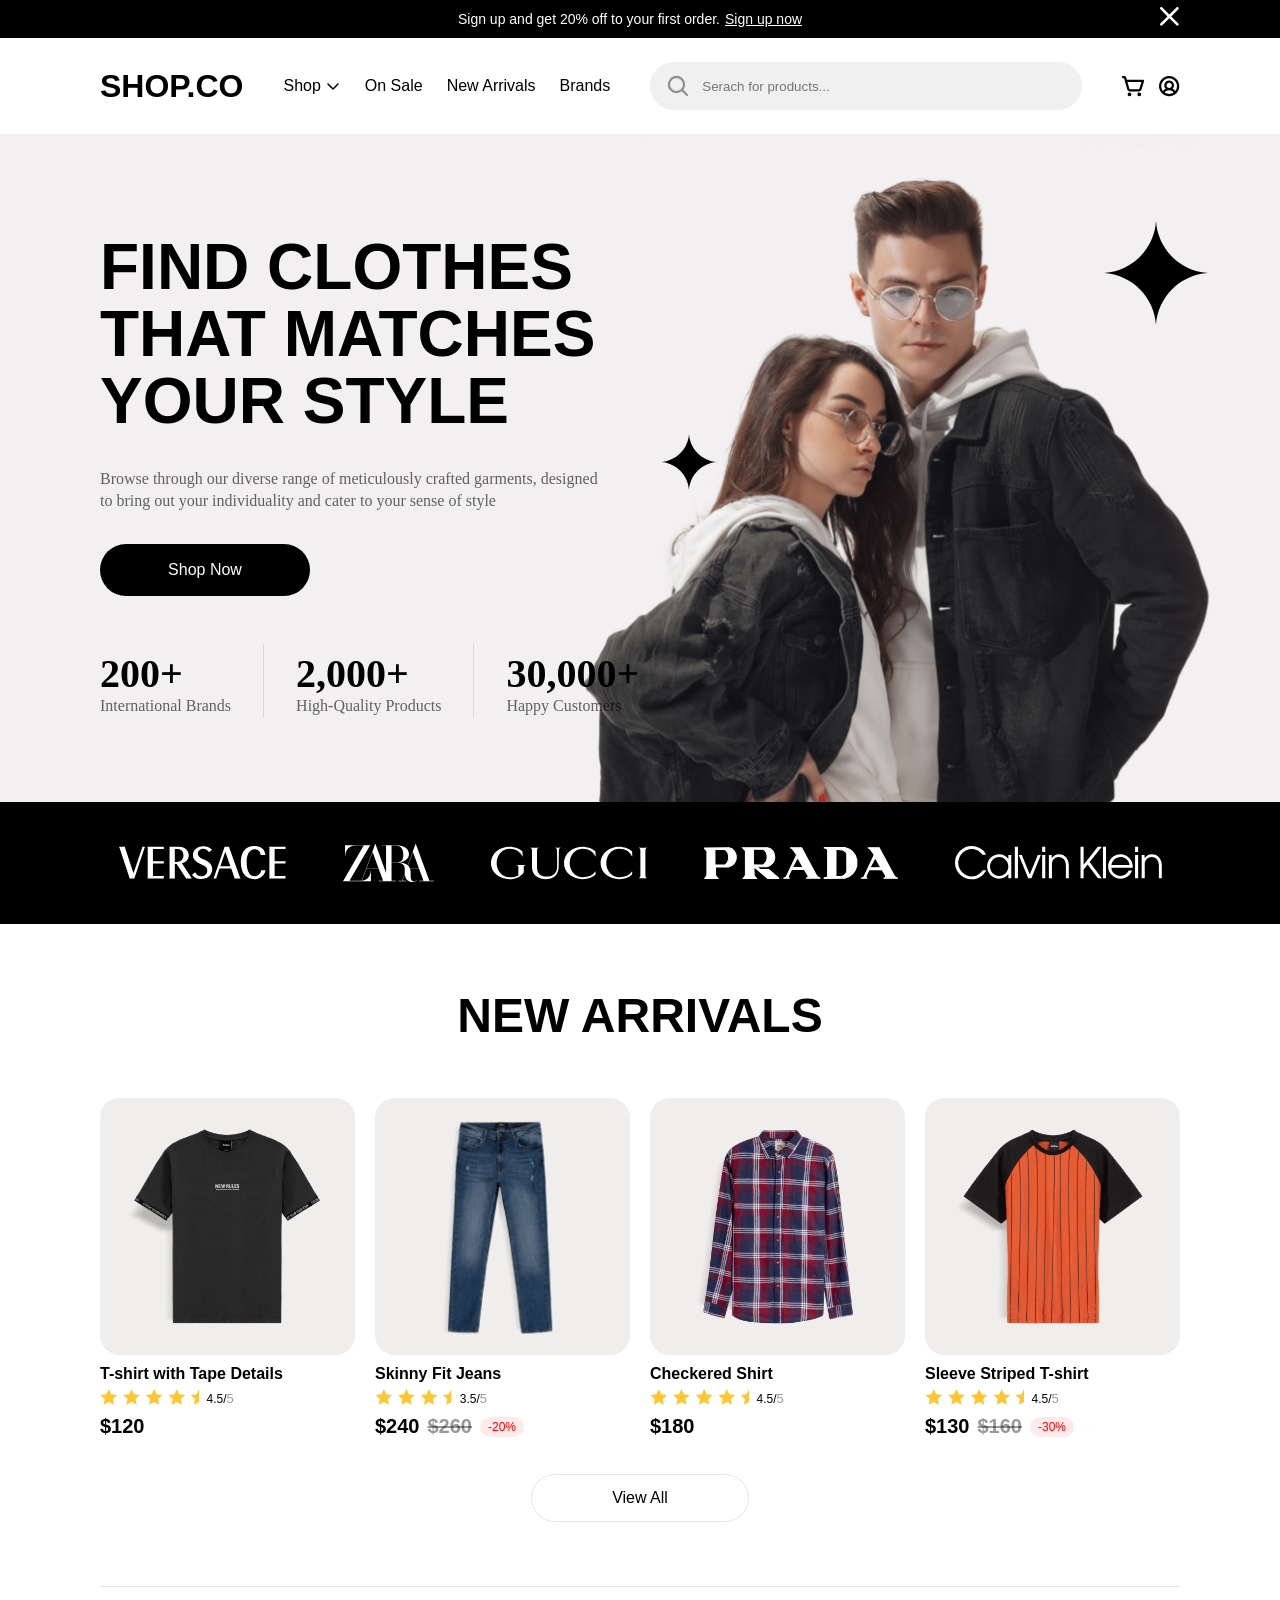
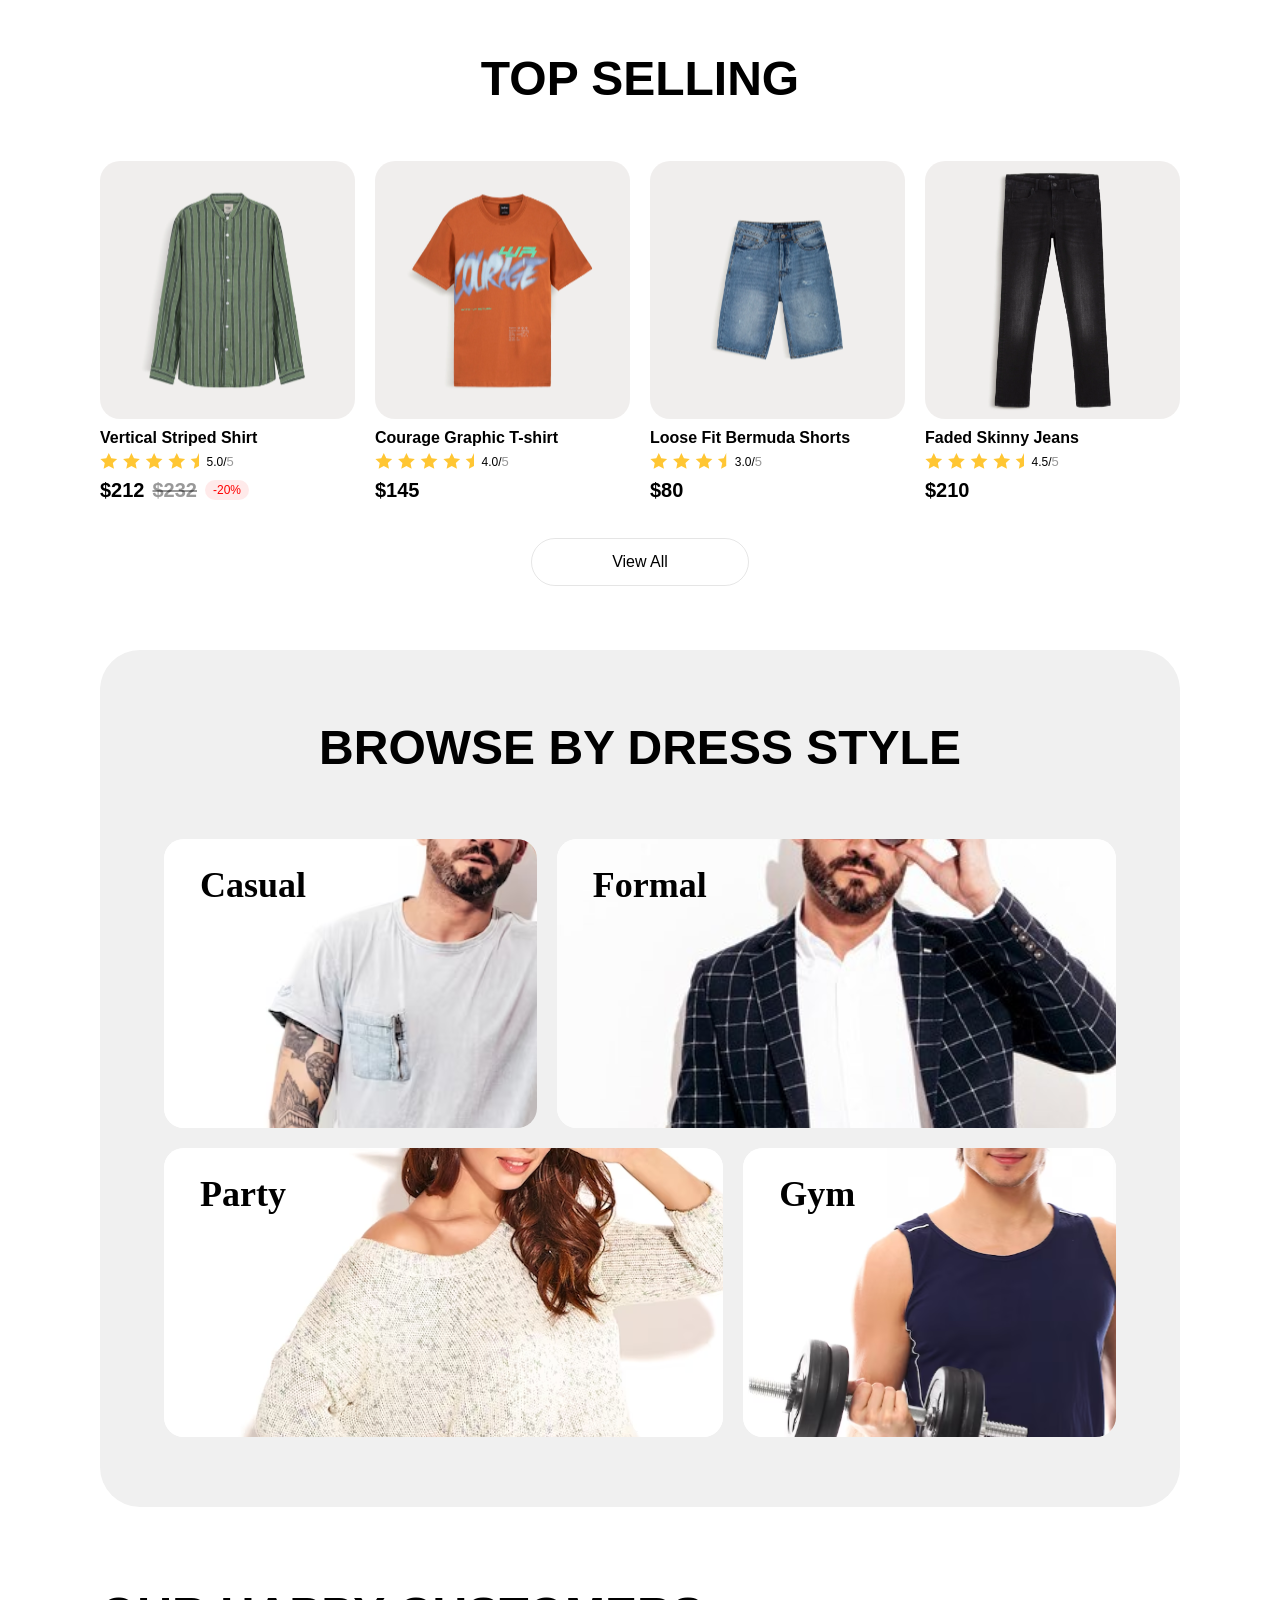
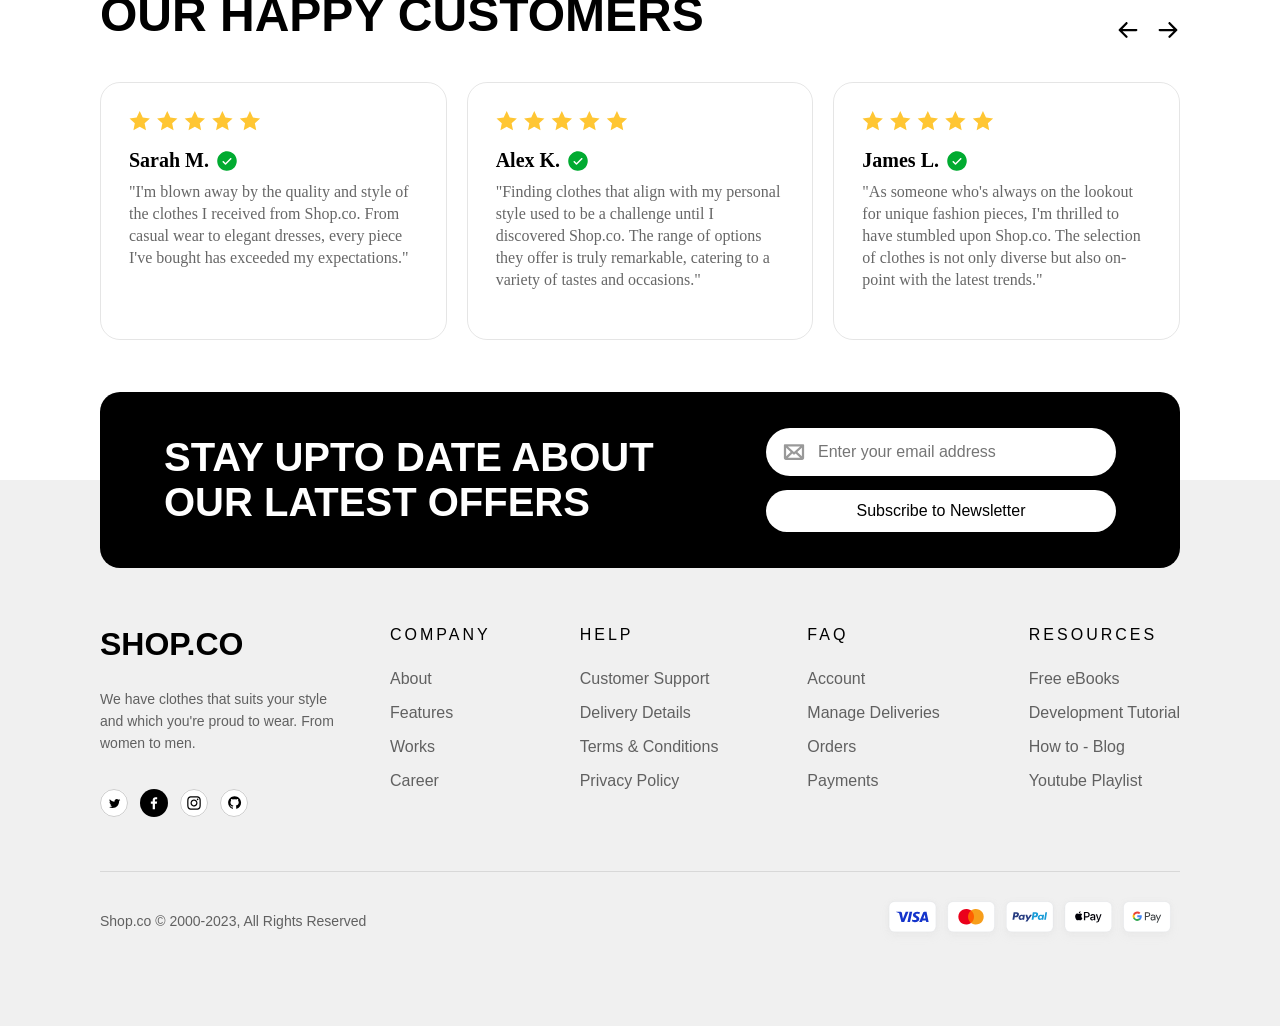
==== commit fcdfe5f9: "update: cart page image fixed" ====
--- a/index.html
+++ b/index.html
@@ -65,7 +65,9 @@
 
         <div>
             <img class="search-mobile" src="Icons/search-mobile.svg" alt="">
-            <img src="Icons/cart.svg" alt="">
+            <a href="cart.html">
+                <img src="Icons/cart.svg" alt="Cart">
+            </a>
             <img src="Icons/profile.svg" alt="">
         </div>
     </nav>
@@ -146,7 +148,9 @@
             <!-- Product 1 -->
             <div class="product-new">
                 <div class="product-image">
-                    <img src="Icons/t-shirt.svg" alt="T-shirt with Tape Details">
+                    <a href="detail.html">
+                        <img src="Icons/t-shirt.svg" alt="T-shirt with Tape Details">
+                    </a>
                 </div>
 
                 <h6 class="product-name">T-shirt with Tape Details</h6>
@@ -165,7 +169,9 @@
             <!-- Product 2 -->
             <div class="product-new">
                 <div class="product-image">
-                    <img src="Icons/jeans.svg" alt="Skinny Fit Jeans">
+                    <a href="detail.html">
+                        <img src="Icons/jeans.svg" alt="Skinny Fit Jeans">
+                    </a>
                 </div>
 
                 <h6 class="product-name">Skinny Fit Jeans</h6>
@@ -186,7 +192,9 @@
             <!-- Product 3 -->
             <div class="product-new">
                 <div class="product-image">
-                    <img src="Icons/shirt.svg" alt="Checkered Shirt">
+                    <a href="detail.html">
+                        <img src="Icons/shirt.svg" alt="Checkered Shirt">
+                    </a>
                 </div>
 
                 <h6 class="product-name">Checkered Shirt</h6>
@@ -205,7 +213,9 @@
             <!-- Product 4 -->
             <div class="product-new">
                 <div class="product-image">
-                    <img src="Icons/t-shirt-two.svg" alt="Sleeve Striped T-shirt">
+                    <a href="detail.html">
+                        <img src="Icons/t-shirt-two.svg" alt="Sleeve Striped T-shirt">
+                    </a>
                 </div>
 
                 <h6 class="product-name">Sleeve Striped T-shirt</h6>
@@ -227,10 +237,8 @@
         <div>
             <a href="#" class="view-all-btn">View All</a>
         </div>
-        <div>
-            <img src="Icons/hr-line.svg" alt="">
-        </div>
-
+
+        <hr class="section-divider">
     </section>
  
     <!-- Top Selling -->
@@ -246,7 +254,9 @@
             <!-- Product 1 -->
             <div class="product-new">
                 <div class="product-image">
-                    <img src="Icons/green-shirt.svg" alt="Vertical Striped Shirt">
+                    <a href="detail.html">
+                        <img src="Icons/green-shirt.svg" alt="Vertical Striped Shirt">
+                    </a>
                 </div>
 
                 <h6 class="product-name">Vertical Striped Shirt</h6>
@@ -267,7 +277,9 @@
             <!-- Product 2 -->
             <div class="product-new">
                 <div class="product-image">
-                    <img src="Icons/orange-t-shirt.svg" alt="Courage Graphic T-shirt">
+                    <a href="detail.html">
+                        <img src="Icons/orange-t-shirt.svg" alt="Courage Graphic T-shirt">
+                    </a>
                 </div>
 
                 <h6 class="product-name">Courage Graphic T-shirt</h6>
@@ -286,7 +298,9 @@
             <!-- Product 3 -->
             <div class="product-new">
                 <div class="product-image">
-                    <img src="Icons/blue-jeans.svg" alt="Loose Fit Bermuda Shorts">
+                    <a href="detail.html">
+                        <img src="Icons/blue-jeans.svg" alt="Loose Fit Bermuda Shorts">
+                    </a>
                 </div>
 
                 <h6 class="product-name">Loose Fit Bermuda Shorts</h6>
@@ -305,7 +319,9 @@
             <!-- Product 4 -->
             <div class="product-new">
                 <div class="product-image">
-                    <img src="Icons/black-pant.svg" alt="Faded Skinny Jeans">
+                    <a href="detail.html">
+                        <img src="Icons/black-pant.svg" alt="Faded Skinny Jeans">
+                    </a>
                 </div>
 
                 <h6 class="product-name">Faded Skinny Jeans</h6>
@@ -340,14 +356,14 @@
                 </div>
                 <div class="style-card style-formal">
                     <h3>Formal</h3>
-                    <img src="Icons/formal.svg" alt="Formal">
+                    <img src="Icons/party.svg" alt="Formal">
                 </div>
             </div>
 
             <div class="style-row">
                 <div class="style-card style-party">
                     <h3>Party</h3>
-                    <img src="Icons/party.svg" alt="Party">
+                    <img src="Icons/formal.svg" alt="Party">
                 </div>
                 <div class="style-card style-gym">
                     <h3>Gym</h3>
--- a/style.css
+++ b/style.css
@@ -146,6 +146,12 @@
 .nav-bar div:nth-of-type(5) {
     display: flex;
     gap: 14px;
+    align-items: center;
+}
+
+.nav-bar div:nth-of-type(5) a {
+    display: flex;
+    align-items: center;
 }
 
 .search-mobile {
@@ -288,6 +294,10 @@
     width: 100%;
 }
 
+.product-image a {
+    display: block;
+}
+
 .product-image img {
     width: 100%;
     aspect-ratio: 295 / 298;
@@ -360,7 +370,14 @@
     text-decoration: none;
     font-size: 16px;
     font-weight: 500;
-    margin: 36px 0 40px;
+    margin: 36px 0 64px;
+}
+
+.section-divider {
+    width: 100%;
+    border: none;
+    border-top: 1px solid #0000001A;
+    margin: 0;
 }
 
 
@@ -1236,9 +1253,6 @@
     margin-bottom: 15px;
 }
 
-.summary-row p {
-    color: #777;
-}
 
 .summary-row strong {
     font-size: 15px;
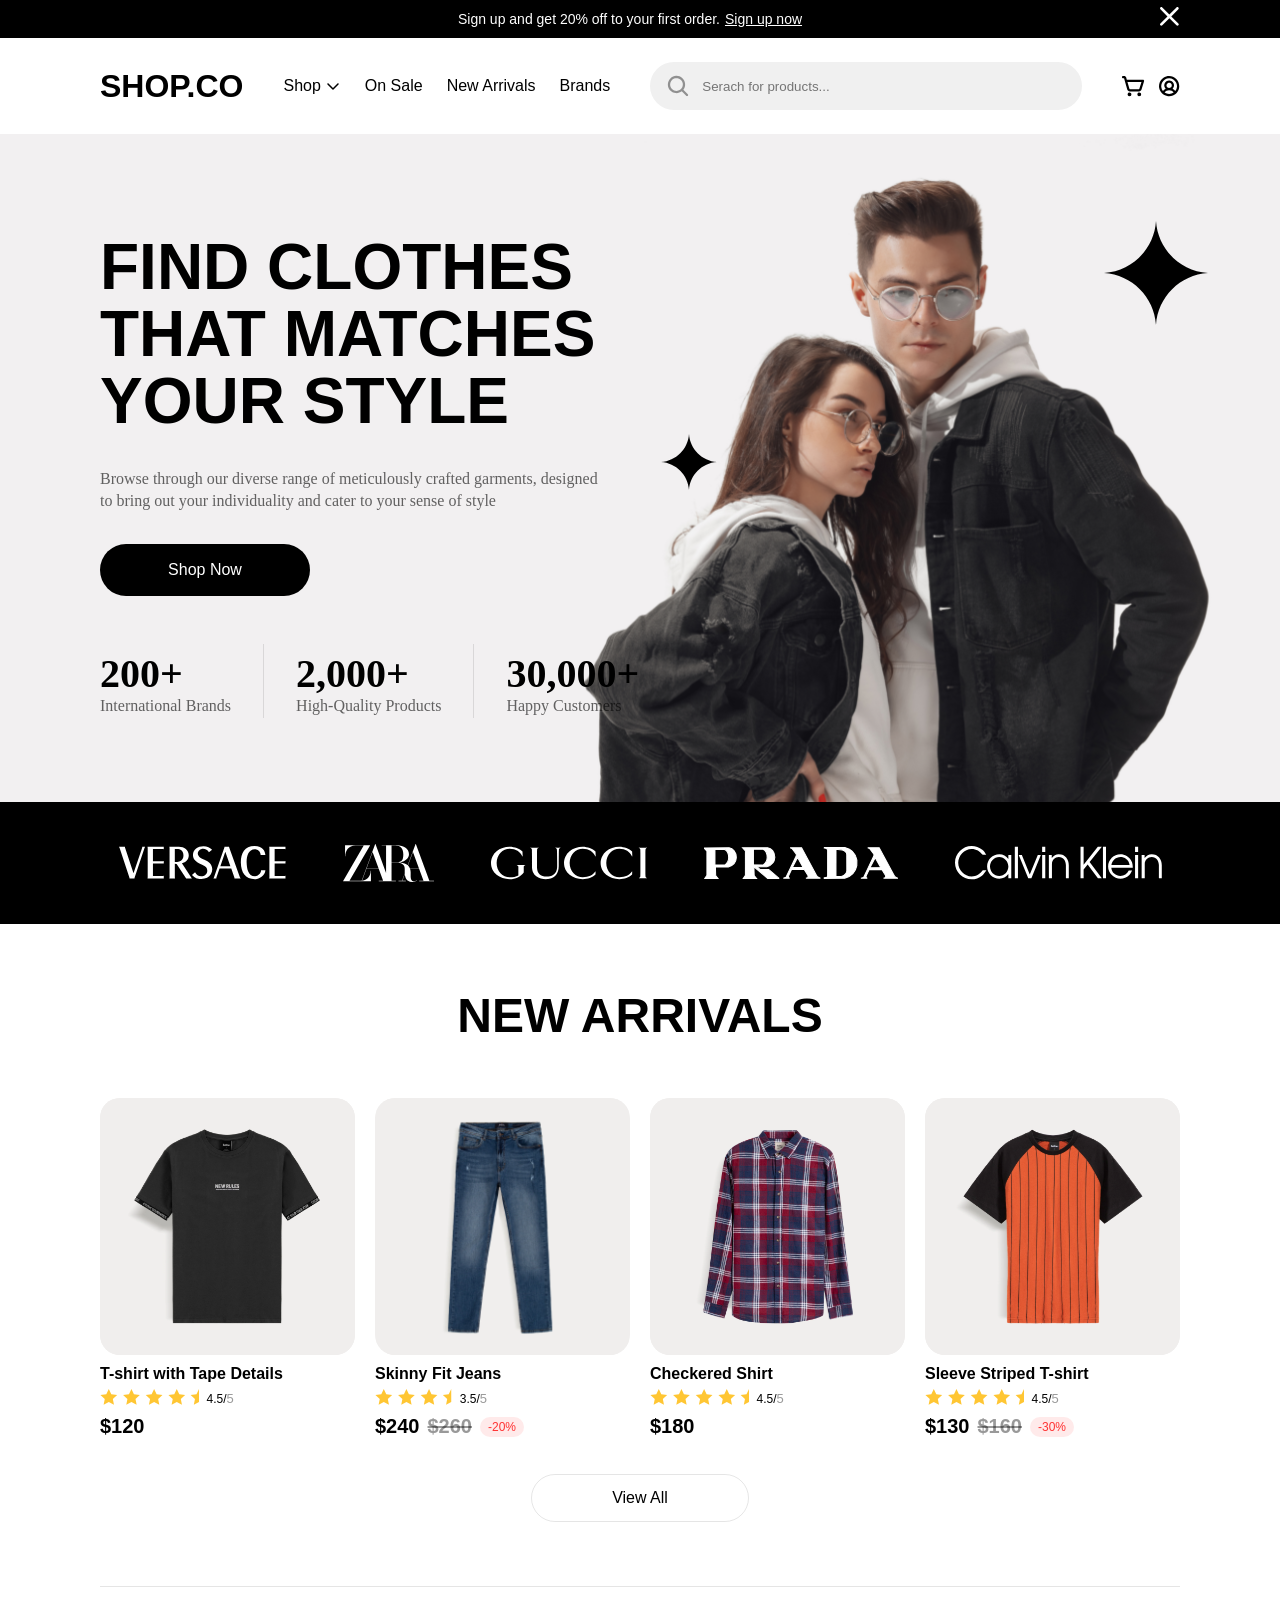
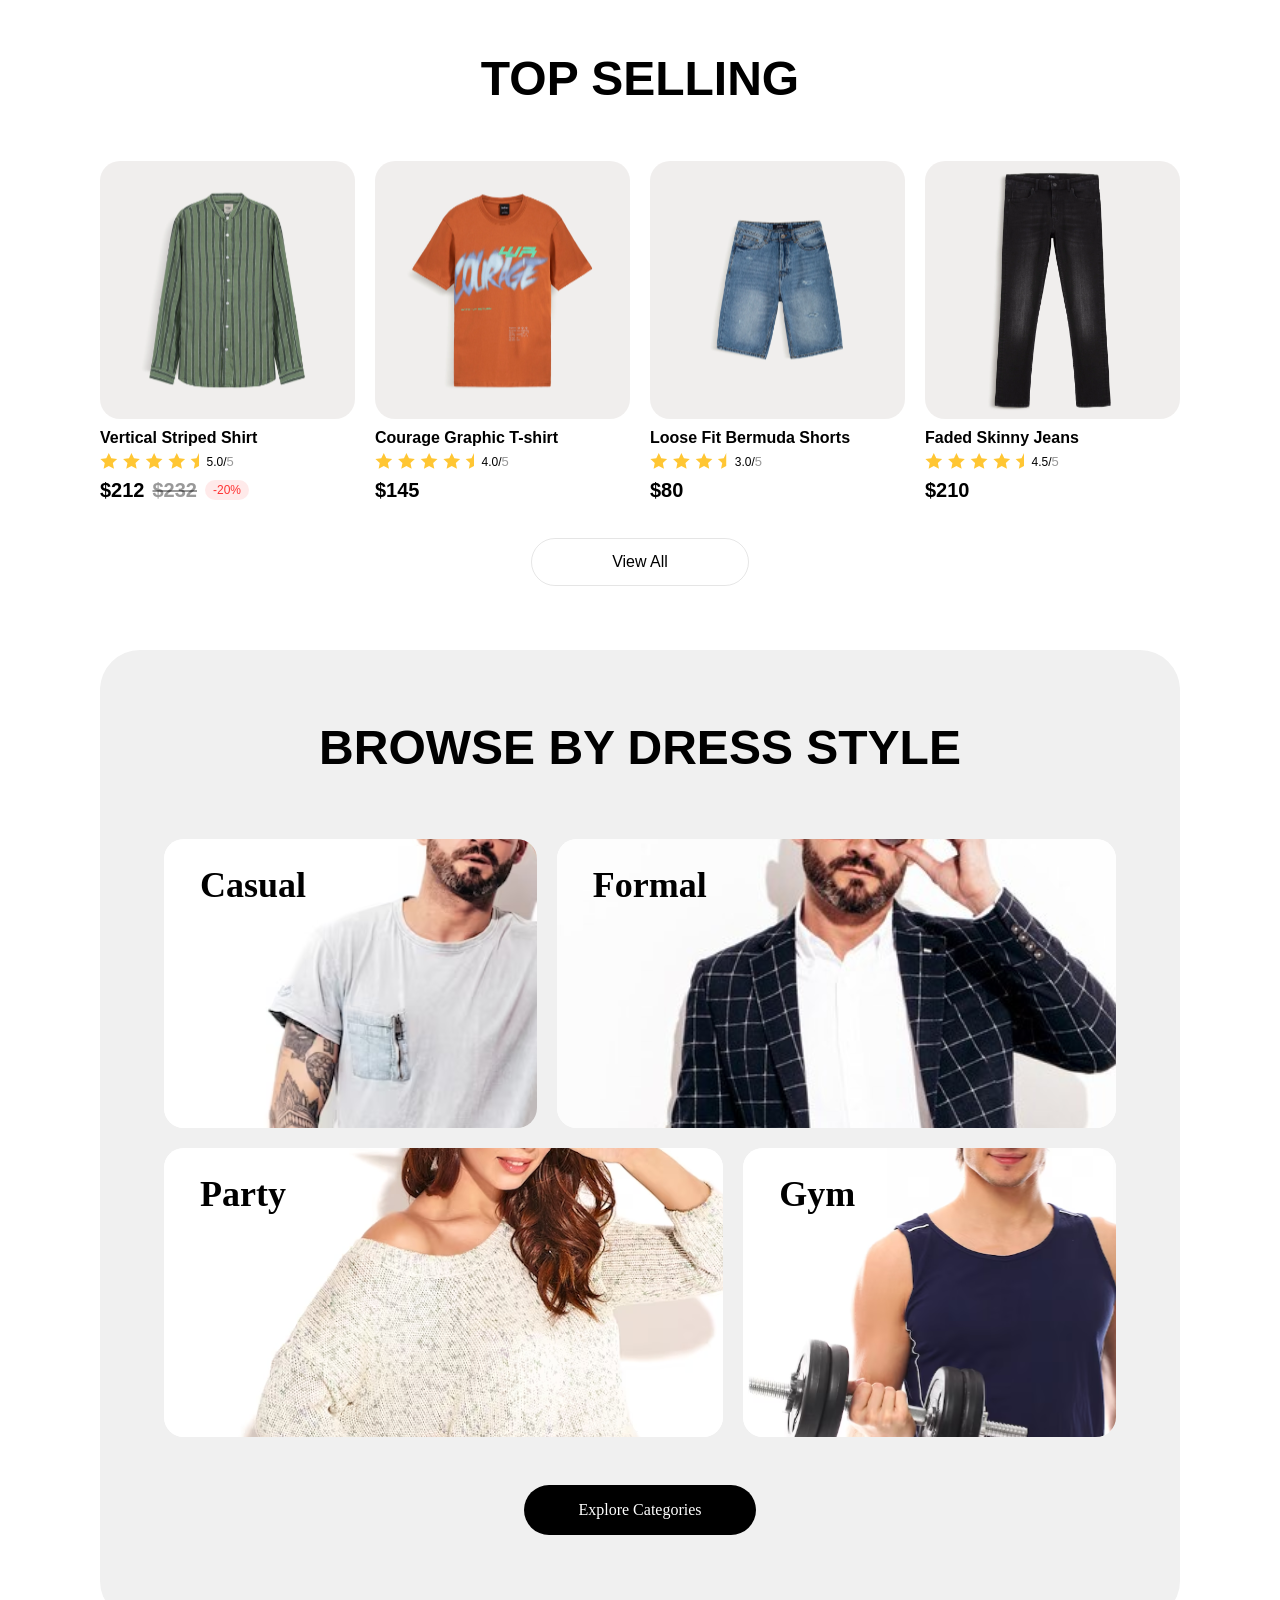
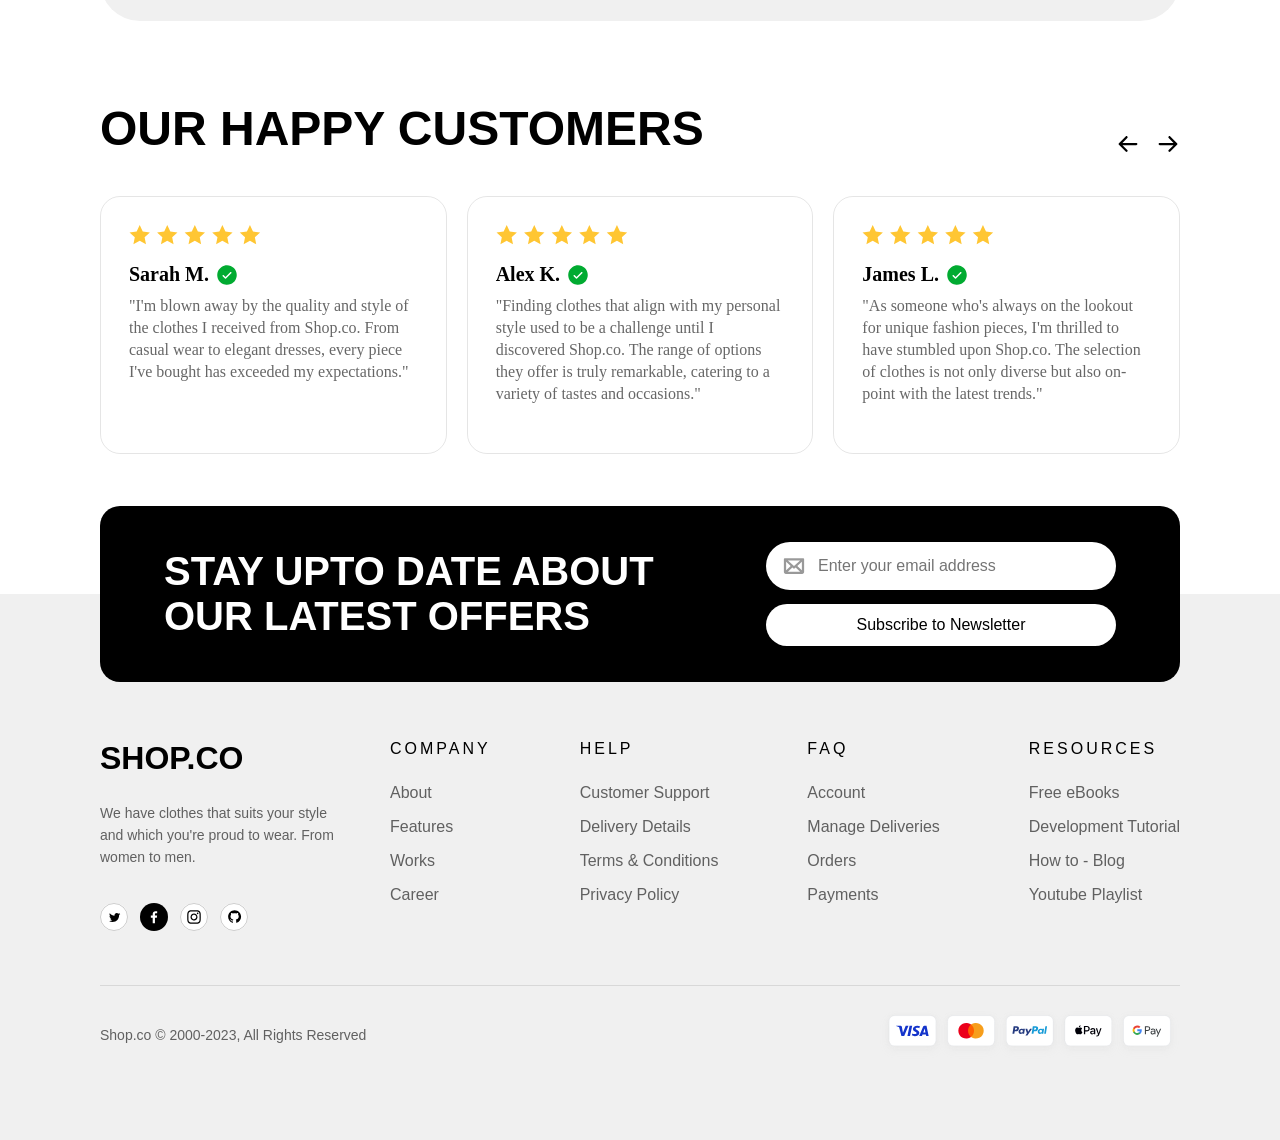
==== commit 4c3a6d04: "add: connected link in between pages" ====
--- a/index.html
+++ b/index.html
@@ -44,7 +44,7 @@
         </div>
 
         <div class="integral-cf">
-            <p>SHOP.CO</p>
+            <a href="index.html" style="text-decoration:none;color:black;"><p>SHOP.CO</p></a>
         </div>
 
         <div class="satoshi">
@@ -370,6 +370,11 @@
                     <img src="Icons/gym.svg" alt="Gym">
                 </div>
             </div>
+
+            <div class="dress-style-btn">
+                <a href="category.html" class="explore-btn">Explore Categories</a>
+            </div>
+
         </div>
     </section>
 
--- a/style.css
+++ b/style.css
@@ -410,6 +410,23 @@
 
 .style-row:last-child {
     margin-bottom: 0;
+}
+
+.dress-style-btn {
+    text-align: center;
+    margin-top: 48px;
+    margin-bottom: 16px;
+}
+
+.explore-btn {
+    display: inline-block;
+    background: black;
+    color: white;
+    text-decoration: none;
+    border-radius: 62px;
+    padding: 16px 54px;
+    font-size: 16px;
+    font-weight: 500;
 }
 
 .style-card {
@@ -875,6 +892,11 @@
     font-size: 16px;
     font-weight: 500;
     cursor: pointer;
+    text-align: center;
+    text-decoration: none;
+    display: inline-flex;
+    justify-content: center;
+    align-items: center;
 }
 
 /* Detail Tabs */
@@ -1258,8 +1280,13 @@
     font-size: 15px;
 }
 
-.discount {
-    color: red;
+.summary-row .discount {
+    color: #FF3333;
+    background: #FF33331A;
+    padding: 3px 8px;
+    border-radius: 62px;
+    font-size: 15px;
+    font-weight: 700;
 }
 
 .order-summary hr {
@@ -2112,6 +2139,15 @@
         left: 24px;
     }
 
+    .dress-style-btn {
+        margin-top: 24px;
+    }
+
+    .explore-btn {
+        padding: 14px 40px;
+        font-size: 14px;
+    }
+
     /* Happy Customers Mobile */
     .happy-customers {
         padding-inline: 16px;
